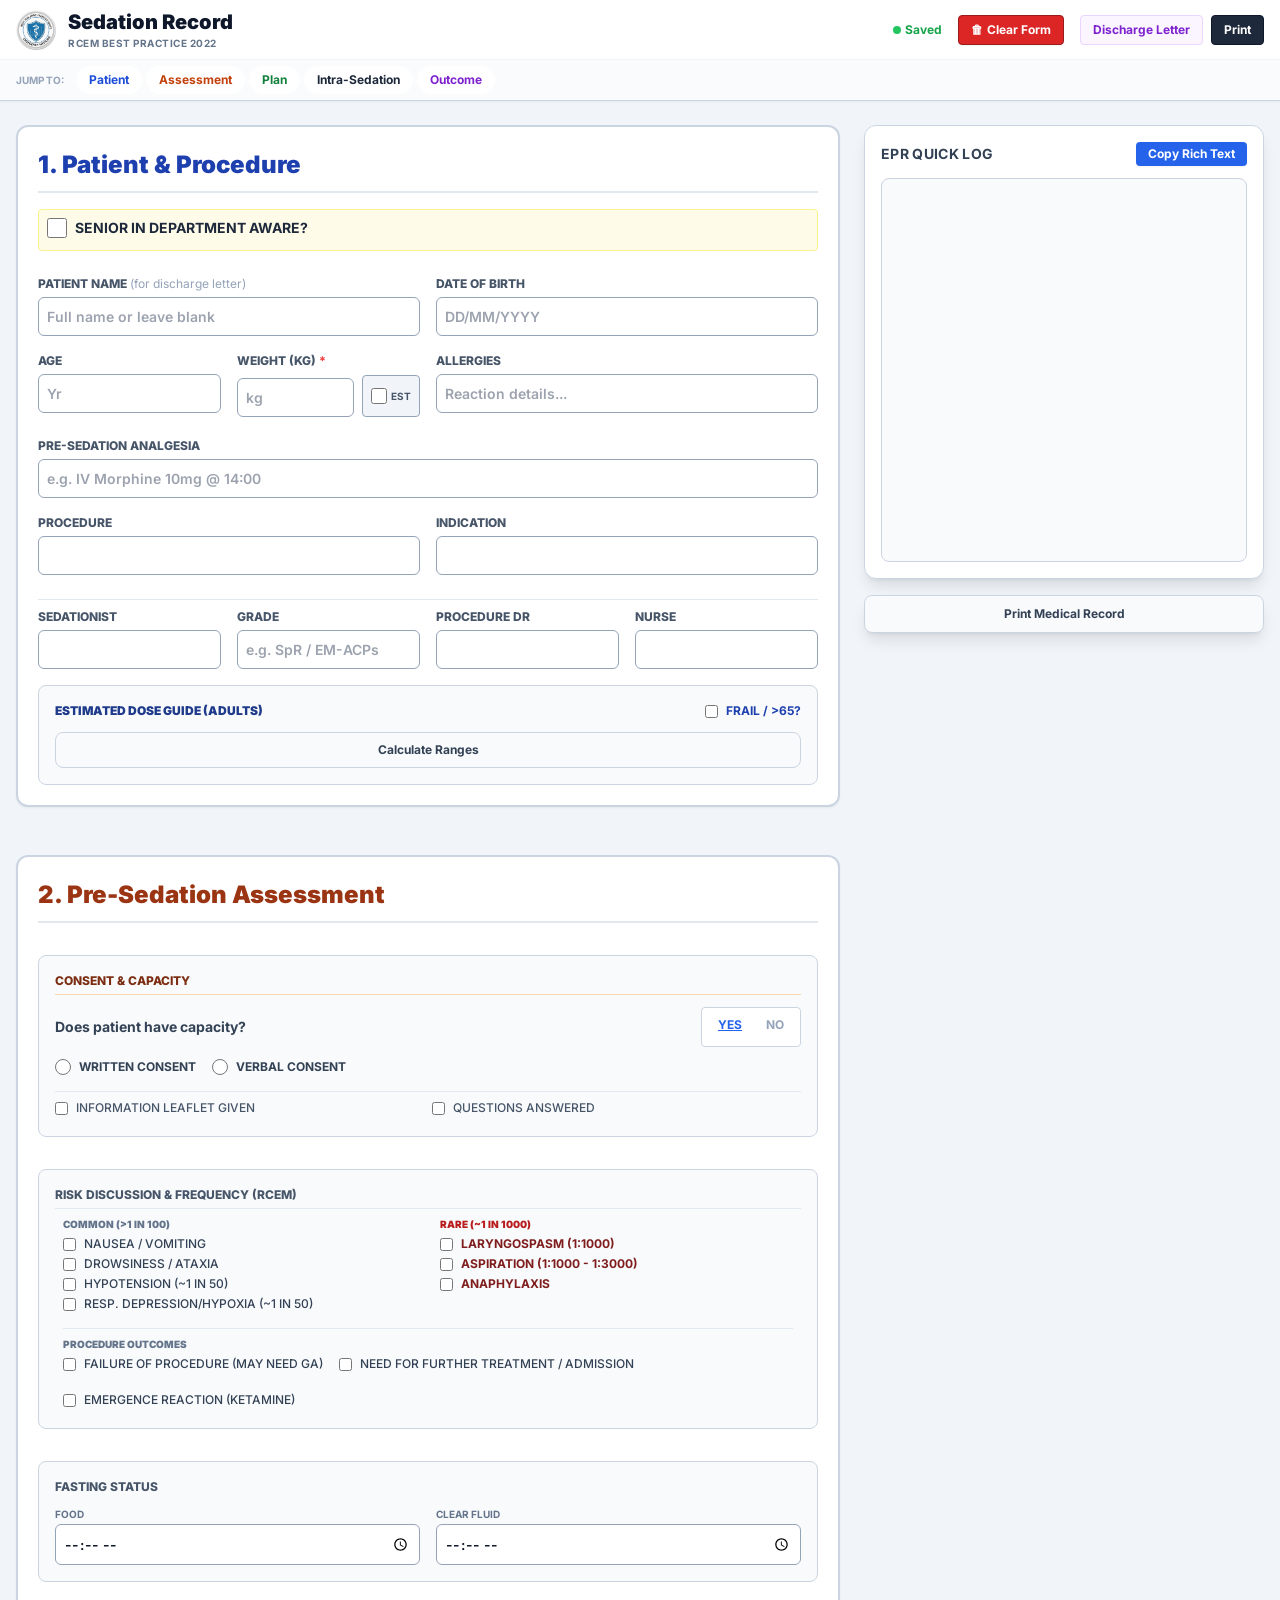
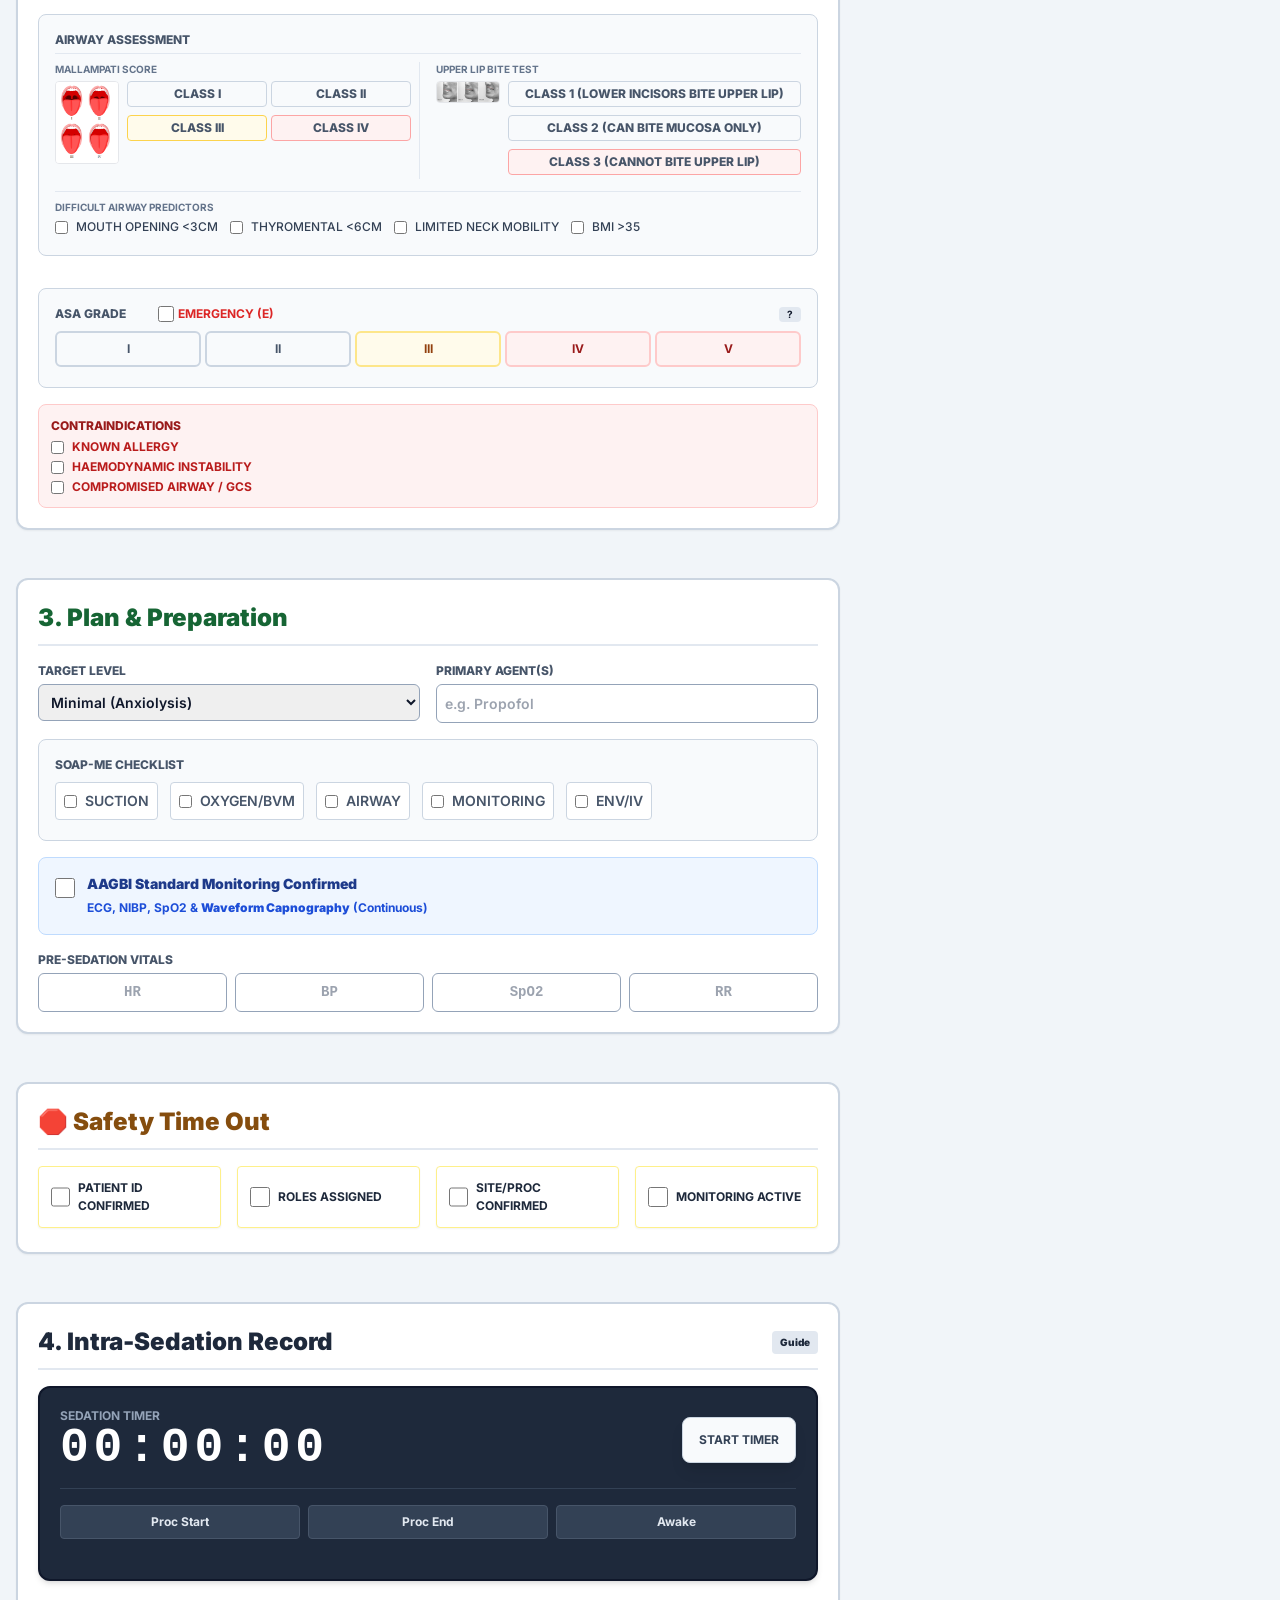
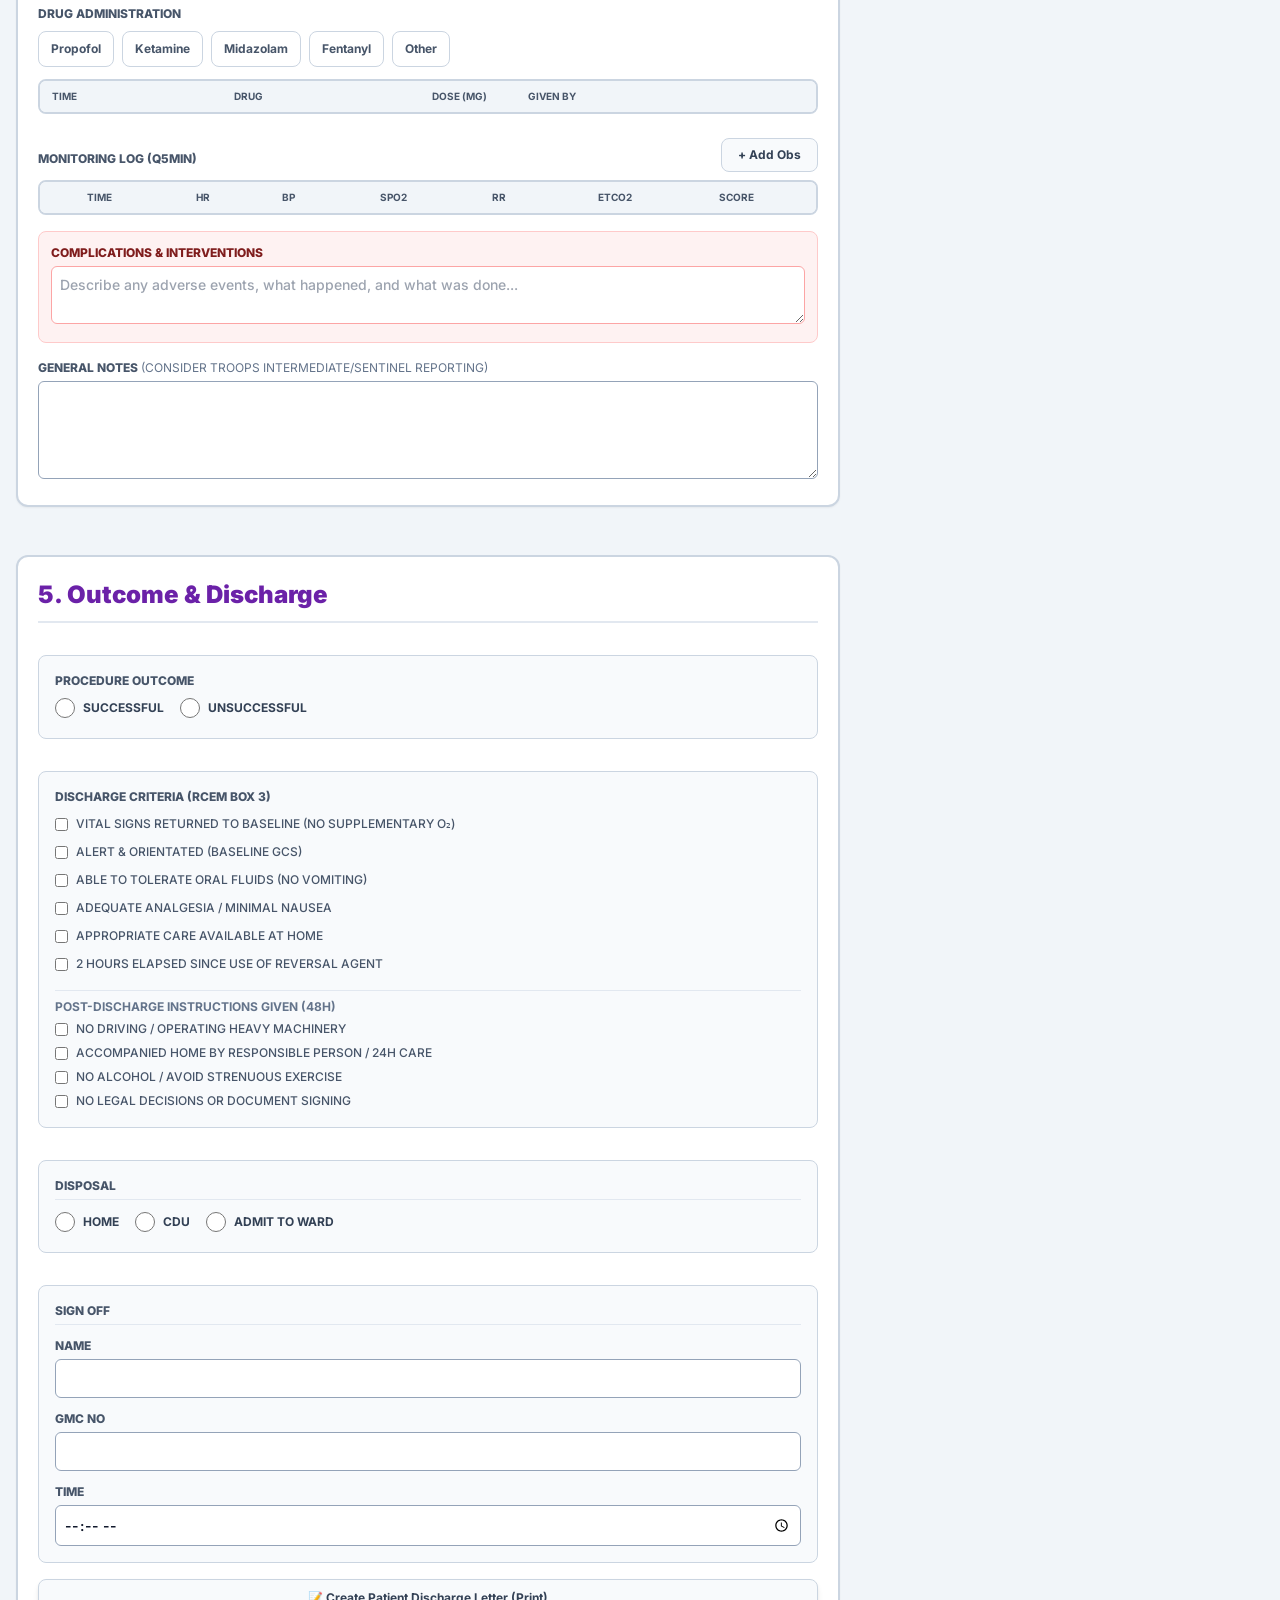
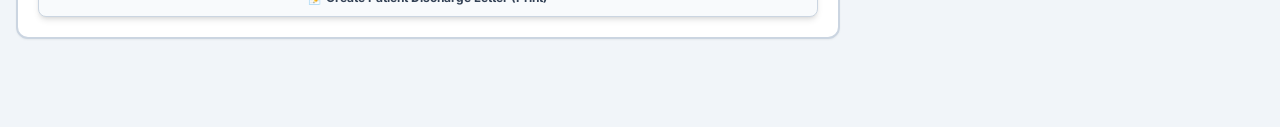
==== index-standalone.html @ def08ac5 "feat: add index-standalone.html — fully self-contained single file for SharePoint" ====
<!DOCTYPE html>
<html lang="en-GB">
<head>
    <meta charset="UTF-8">
    <meta name="viewport" content="width=device-width, initial-scale=1.0">
    <title>Procedural Sedation Record (RCEM) - Rich Text</title>
    <style>

@font-face {
  font-family: 'Inter';
  font-style: normal;
  font-weight: 400 900;
  font-display: swap;
  src: url('[data-uri]') format('woff2');
  unicode-range: U+0100-02BA, U+02BD-02C5, U+02C7-02CC, U+02CE-02D7, U+02DD-02FF, U+0304, U+0308, U+0329, U+1D00-1DBF, U+1E00-1E9F, U+1EF2-1EFF, U+2020, U+20A0-20AB, U+20AD-20C0, U+2113, U+2C60-2C7F, U+A720-A7FF;
}
@font-face {
  font-family: 'Inter';
  font-style: normal;
  font-weight: 400 900;
  font-display: swap;
  src: url('[data-uri]') format('woff2');
  unicode-range: U+0000-00FF, U+0131, U+0152-0153, U+02BB-02BC, U+02C6, U+02DA, U+02DC, U+0304, U+0308, U+0329, U+2000-206F, U+20AC, U+2122, U+2191, U+2193, U+2212, U+2215, U+FEFF, U+FFFD;
}

*,:after,:before{--tw-border-spacing-x:0;--tw-border-spacing-y:0;--tw-translate-x:0;--tw-translate-y:0;--tw-rotate:0;--tw-skew-x:0;--tw-skew-y:0;--tw-scale-x:1;--tw-scale-y:1;--tw-pan-x: ;--tw-pan-y: ;--tw-pinch-zoom: ;--tw-scroll-snap-strictness:proximity;--tw-gradient-from-position: ;--tw-gradient-via-position: ;--tw-gradient-to-position: ;--tw-ordinal: ;--tw-slashed-zero: ;--tw-numeric-figure: ;--tw-numeric-spacing: ;--tw-numeric-fraction: ;--tw-ring-inset: ;--tw-ring-offset-width:0px;--tw-ring-offset-color:#fff;--tw-ring-color:rgba(59,130,246,.5);--tw-ring-offset-shadow:0 0 #0000;--tw-ring-shadow:0 0 #0000;--tw-shadow:0 0 #0000;--tw-shadow-colored:0 0 #0000;--tw-blur: ;--tw-brightness: ;--tw-contrast: ;--tw-grayscale: ;--tw-hue-rotate: ;--tw-invert: ;--tw-saturate: ;--tw-sepia: ;--tw-drop-shadow: ;--tw-backdrop-blur: ;--tw-backdrop-brightness: ;--tw-backdrop-contrast: ;--tw-backdrop-grayscale: ;--tw-backdrop-hue-rotate: ;--tw-backdrop-invert: ;--tw-backdrop-opacity: ;--tw-backdrop-saturate: ;--tw-backdrop-sepia: ;--tw-contain-size: ;--tw-contain-layout: ;--tw-contain-paint: ;--tw-contain-style: }::backdrop{--tw-border-spacing-x:0;--tw-border-spacing-y:0;--tw-translate-x:0;--tw-translate-y:0;--tw-rotate:0;--tw-skew-x:0;--tw-skew-y:0;--tw-scale-x:1;--tw-scale-y:1;--tw-pan-x: ;--tw-pan-y: ;--tw-pinch-zoom: ;--tw-scroll-snap-strictness:proximity;--tw-gradient-from-position: ;--tw-gradient-via-position: ;--tw-gradient-to-position: ;--tw-ordinal: ;--tw-slashed-zero: ;--tw-numeric-figure: ;--tw-numeric-spacing: ;--tw-numeric-fraction: ;--tw-ring-inset: ;--tw-ring-offset-width:0px;--tw-ring-offset-color:#fff;--tw-ring-color:rgba(59,130,246,.5);--tw-ring-offset-shadow:0 0 #0000;--tw-ring-shadow:0 0 #0000;--tw-shadow:0 0 #0000;--tw-shadow-colored:0 0 #0000;--tw-blur: ;--tw-brightness: ;--tw-contrast: ;--tw-grayscale: ;--tw-hue-rotate: ;--tw-invert: ;--tw-saturate: ;--tw-sepia: ;--tw-drop-shadow: ;--tw-backdrop-blur: ;--tw-backdrop-brightness: ;--tw-backdrop-contrast: ;--tw-backdrop-grayscale: ;--tw-backdrop-hue-rotate: ;--tw-backdrop-invert: ;--tw-backdrop-opacity: ;--tw-backdrop-saturate: ;--tw-backdrop-sepia: ;--tw-contain-size: ;--tw-contain-layout: ;--tw-contain-paint: ;--tw-contain-style: }/*! tailwindcss v3.4.19 | MIT License | https://tailwindcss.com*/*,:after,:before{box-sizing:border-box;border:0 solid #e5e7eb}:after,:before{--tw-content:""}:host,html{line-height:1.5;-webkit-text-size-adjust:100%;-moz-tab-size:4;-o-tab-size:4;tab-size:4;font-family:ui-sans-serif,system-ui,sans-serif,Apple Color Emoji,Segoe UI Emoji,Segoe UI Symbol,Noto Color Emoji;font-feature-settings:normal;font-variation-settings:normal;-webkit-tap-highlight-color:transparent}body{margin:0;line-height:inherit}hr{height:0;color:inherit;border-top-width:1px}abbr:where([title]){-webkit-text-decoration:underline dotted;text-decoration:underline dotted}h1,h2,h3,h4,h5,h6{font-size:inherit;font-weight:inherit}a{color:inherit;text-decoration:inherit}b,strong{font-weight:bolder}code,kbd,pre,samp{font-family:ui-monospace,SFMono-Regular,Menlo,Monaco,Consolas,Liberation Mono,Courier New,monospace;font-feature-settings:normal;font-variation-settings:normal;font-size:1em}small{font-size:80%}sub,sup{font-size:75%;line-height:0;position:relative;vertical-align:baseline}sub{bottom:-.25em}sup{top:-.5em}table{text-indent:0;border-color:inherit;border-collapse:collapse}button,input,optgroup,select,textarea{font-family:inherit;font-feature-settings:inherit;font-variation-settings:inherit;font-size:100%;font-weight:inherit;line-height:inherit;letter-spacing:inherit;color:inherit;margin:0;padding:0}button,select{text-transform:none}button,input:where([type=button]),input:where([type=reset]),input:where([type=submit]){-webkit-appearance:button;background-color:transparent;background-image:none}:-moz-focusring{outline:auto}:-moz-ui-invalid{box-shadow:none}progress{vertical-align:baseline}::-webkit-inner-spin-button,::-webkit-outer-spin-button{height:auto}[type=search]{-webkit-appearance:textfield;outline-offset:-2px}::-webkit-search-decoration{-webkit-appearance:none}::-webkit-file-upload-button{-webkit-appearance:button;font:inherit}summary{display:list-item}blockquote,dd,dl,figure,h1,h2,h3,h4,h5,h6,hr,p,pre{margin:0}fieldset{margin:0}fieldset,legend{padding:0}menu,ol,ul{list-style:none;margin:0;padding:0}dialog{padding:0}textarea{resize:vertical}input::-moz-placeholder,textarea::-moz-placeholder{opacity:1;color:#9ca3af}input::placeholder,textarea::placeholder{opacity:1;color:#9ca3af}[role=button],button{cursor:pointer}:disabled{cursor:default}audio,canvas,embed,iframe,img,object,svg,video{display:block;vertical-align:middle}img,video{max-width:100%;height:auto}[hidden]:where(:not([hidden=until-found])){display:none}.container{width:100%}@media (min-width:640px){.container{max-width:640px}}@media (min-width:768px){.container{max-width:768px}}@media (min-width:1024px){.container{max-width:1024px}}@media (min-width:1280px){.container{max-width:1280px}}@media (min-width:1536px){.container{max-width:1536px}}.sr-only{position:absolute;width:1px;height:1px;padding:0;margin:-1px;overflow:hidden;clip:rect(0,0,0,0);white-space:nowrap;border-width:0}.fixed{position:fixed}.relative{position:relative}.sticky{position:sticky}.inset-0{inset:0}.bottom-0{bottom:0}.top-0{top:0}.top-24{top:6rem}.z-50{z-index:50}.mx-4{margin-left:1rem;margin-right:1rem}.mx-auto{margin-left:auto;margin-right:auto}.my-2{margin-top:.5rem;margin-bottom:.5rem}.mb-0{margin-bottom:0}.mb-1{margin-bottom:.25rem}.mb-2{margin-bottom:.5rem}.mb-3{margin-bottom:.75rem}.mb-4{margin-bottom:1rem}.mb-6{margin-bottom:1.5rem}.mb-8{margin-bottom:2rem}.ml-1{margin-left:.25rem}.ml-4{margin-left:1rem}.ml-5{margin-left:1.25rem}.mr-2{margin-right:.5rem}.mt-0{margin-top:0}.mt-1{margin-top:.25rem}.mt-2{margin-top:.5rem}.mt-3{margin-top:.75rem}.mt-4{margin-top:1rem}.mt-6{margin-top:1.5rem}.mt-8{margin-top:2rem}.mt-\[1px\]{margin-top:1px}.block{display:block}.inline-block{display:inline-block}.flex{display:flex}.table{display:table}.grid{display:grid}.hidden{display:none}.h-10{height:2.5rem}.h-2{height:.5rem}.h-4{height:1rem}.h-5{height:1.25rem}.h-\[42px\]{height:42px}.h-auto{height:auto}.h-fit{height:-moz-fit-content;height:fit-content}.w-16{width:4rem}.w-2{width:.5rem}.w-24{width:6rem}.w-4{width:1rem}.w-5{width:1.25rem}.w-8{width:2rem}.w-auto{width:auto}.w-full{width:100%}.min-w-\[120px\]{min-width:120px}.min-w-\[200px\]{min-width:200px}.min-w-full{min-width:100%}.max-w-3xl{max-width:48rem}.max-w-sm{max-width:24rem}.flex-1{flex:1 1 0%}.origin-top-left{transform-origin:top left}.scale-100{--tw-scale-x:1;--tw-scale-y:1}.scale-100,.scale-95{transform:translate(var(--tw-translate-x),var(--tw-translate-y)) rotate(var(--tw-rotate)) skewX(var(--tw-skew-x)) skewY(var(--tw-skew-y)) scaleX(var(--tw-scale-x)) scaleY(var(--tw-scale-y))}.scale-95{--tw-scale-x:.95;--tw-scale-y:.95}.transform{transform:translate(var(--tw-translate-x),var(--tw-translate-y)) rotate(var(--tw-rotate)) skewX(var(--tw-skew-x)) skewY(var(--tw-skew-y)) scaleX(var(--tw-scale-x)) scaleY(var(--tw-scale-y))}@keyframes pulse{50%{opacity:.5}}.animate-pulse{animation:pulse 2s cubic-bezier(.4,0,.6,1) infinite}.cursor-not-allowed{cursor:not-allowed}.cursor-pointer{cursor:pointer}.scroll-mt-32{scroll-margin-top:8rem}.list-disc{list-style-type:disc}.grid-cols-1{grid-template-columns:repeat(1,minmax(0,1fr))}.grid-cols-2{grid-template-columns:repeat(2,minmax(0,1fr))}.grid-cols-3{grid-template-columns:repeat(3,minmax(0,1fr))}.grid-cols-4{grid-template-columns:repeat(4,minmax(0,1fr))}.flex-col{flex-direction:column}.flex-wrap{flex-wrap:wrap}.items-start{align-items:flex-start}.items-end{align-items:flex-end}.items-center{align-items:center}.justify-center{justify-content:center}.justify-between{justify-content:space-between}.gap-1{gap:.25rem}.gap-2{gap:.5rem}.gap-3{gap:.75rem}.gap-4{gap:1rem}.gap-6{gap:1.5rem}.gap-x-6{-moz-column-gap:1.5rem;column-gap:1.5rem}.gap-y-4{row-gap:1rem}.space-y-1>:not([hidden])~:not([hidden]){--tw-space-y-reverse:0;margin-top:calc(.25rem*(1 - var(--tw-space-y-reverse)));margin-bottom:calc(.25rem*var(--tw-space-y-reverse))}.space-y-2>:not([hidden])~:not([hidden]){--tw-space-y-reverse:0;margin-top:calc(.5rem*(1 - var(--tw-space-y-reverse)));margin-bottom:calc(.5rem*var(--tw-space-y-reverse))}.space-y-3>:not([hidden])~:not([hidden]){--tw-space-y-reverse:0;margin-top:calc(.75rem*(1 - var(--tw-space-y-reverse)));margin-bottom:calc(.75rem*var(--tw-space-y-reverse))}.space-y-4>:not([hidden])~:not([hidden]){--tw-space-y-reverse:0;margin-top:calc(1rem*(1 - var(--tw-space-y-reverse)));margin-bottom:calc(1rem*var(--tw-space-y-reverse))}.divide-y>:not([hidden])~:not([hidden]){--tw-divide-y-reverse:0;border-top-width:calc(1px*(1 - var(--tw-divide-y-reverse)));border-bottom-width:calc(1px*var(--tw-divide-y-reverse))}.divide-slate-100>:not([hidden])~:not([hidden]){--tw-divide-opacity:1;border-color:rgb(241 245 249/var(--tw-divide-opacity,1))}.divide-slate-200>:not([hidden])~:not([hidden]){--tw-divide-opacity:1;border-color:rgb(226 232 240/var(--tw-divide-opacity,1))}.overflow-x-auto{overflow-x:auto}.whitespace-nowrap{white-space:nowrap}.rounded{border-radius:.25rem}.rounded-full{border-radius:9999px}.rounded-lg{border-radius:.5rem}.rounded-md{border-radius:.375rem}.rounded-xl{border-radius:.75rem}.rounded-r{border-top-right-radius:.25rem;border-bottom-right-radius:.25rem}.border{border-width:1px}.border-2{border-width:2px}.border-b{border-bottom-width:1px}.border-b-2{border-bottom-width:2px}.border-l-4{border-left-width:4px}.border-l-\[8px\]{border-left-width:8px}.border-r{border-right-width:1px}.border-t{border-top-width:1px}.border-dotted{border-style:dotted}.border-none{border-style:none}.border-amber-200{--tw-border-opacity:1;border-color:rgb(253 230 138/var(--tw-border-opacity,1))}.border-amber-300{--tw-border-opacity:1;border-color:rgb(252 211 77/var(--tw-border-opacity,1))}.border-blue-200{--tw-border-opacity:1;border-color:rgb(191 219 254/var(--tw-border-opacity,1))}.border-blue-300{--tw-border-opacity:1;border-color:rgb(147 197 253/var(--tw-border-opacity,1))}.border-blue-400{--tw-border-opacity:1;border-color:rgb(96 165 250/var(--tw-border-opacity,1))}.border-blue-600{--tw-border-opacity:1;border-color:rgb(37 99 235/var(--tw-border-opacity,1))}.border-green-200{--tw-border-opacity:1;border-color:rgb(187 247 208/var(--tw-border-opacity,1))}.border-green-700{--tw-border-opacity:1;border-color:rgb(21 128 61/var(--tw-border-opacity,1))}.border-indigo-200{--tw-border-opacity:1;border-color:rgb(199 210 254/var(--tw-border-opacity,1))}.border-orange-200{--tw-border-opacity:1;border-color:rgb(254 215 170/var(--tw-border-opacity,1))}.border-purple-200{--tw-border-opacity:1;border-color:rgb(233 213 255/var(--tw-border-opacity,1))}.border-purple-800{--tw-border-opacity:1;border-color:rgb(107 33 168/var(--tw-border-opacity,1))}.border-red-200{--tw-border-opacity:1;border-color:rgb(254 202 202/var(--tw-border-opacity,1))}.border-red-300{--tw-border-opacity:1;border-color:rgb(252 165 165/var(--tw-border-opacity,1))}.border-red-400{--tw-border-opacity:1;border-color:rgb(248 113 113/var(--tw-border-opacity,1))}.border-red-600{--tw-border-opacity:1;border-color:rgb(220 38 38/var(--tw-border-opacity,1))}.border-red-700{--tw-border-opacity:1;border-color:rgb(185 28 28/var(--tw-border-opacity,1))}.border-red-800{--tw-border-opacity:1;border-color:rgb(153 27 27/var(--tw-border-opacity,1))}.border-slate-100{--tw-border-opacity:1;border-color:rgb(241 245 249/var(--tw-border-opacity,1))}.border-slate-200{--tw-border-opacity:1;border-color:rgb(226 232 240/var(--tw-border-opacity,1))}.border-slate-300{--tw-border-opacity:1;border-color:rgb(203 213 225/var(--tw-border-opacity,1))}.border-slate-400{--tw-border-opacity:1;border-color:rgb(148 163 184/var(--tw-border-opacity,1))}.border-slate-600{--tw-border-opacity:1;border-color:rgb(71 85 105/var(--tw-border-opacity,1))}.border-slate-700{--tw-border-opacity:1;border-color:rgb(51 65 85/var(--tw-border-opacity,1))}.border-slate-800{--tw-border-opacity:1;border-color:rgb(30 41 59/var(--tw-border-opacity,1))}.border-slate-900{--tw-border-opacity:1;border-color:rgb(15 23 42/var(--tw-border-opacity,1))}.border-yellow-200{--tw-border-opacity:1;border-color:rgb(254 240 138/var(--tw-border-opacity,1))}.border-yellow-300{--tw-border-opacity:1;border-color:rgb(253 224 71/var(--tw-border-opacity,1))}.border-yellow-400{--tw-border-opacity:1;border-color:rgb(250 204 21/var(--tw-border-opacity,1))}.border-l-blue-600{--tw-border-opacity:1;border-left-color:rgb(37 99 235/var(--tw-border-opacity,1))}.border-l-green-500{--tw-border-opacity:1;border-left-color:rgb(34 197 94/var(--tw-border-opacity,1))}.border-l-orange-500{--tw-border-opacity:1;border-left-color:rgb(249 115 22/var(--tw-border-opacity,1))}.border-l-purple-600{--tw-border-opacity:1;border-left-color:rgb(147 51 234/var(--tw-border-opacity,1))}.border-l-slate-800{--tw-border-opacity:1;border-left-color:rgb(30 41 59/var(--tw-border-opacity,1))}.border-l-yellow-400{--tw-border-opacity:1;border-left-color:rgb(250 204 21/var(--tw-border-opacity,1))}.bg-amber-50{--tw-bg-opacity:1;background-color:rgb(255 251 235/var(--tw-bg-opacity,1))}.bg-blue-50{--tw-bg-opacity:1;background-color:rgb(239 246 255/var(--tw-bg-opacity,1))}.bg-blue-600{--tw-bg-opacity:1;background-color:rgb(37 99 235/var(--tw-bg-opacity,1))}.bg-green-50{--tw-bg-opacity:1;background-color:rgb(240 253 244/var(--tw-bg-opacity,1))}.bg-green-500{--tw-bg-opacity:1;background-color:rgb(34 197 94/var(--tw-bg-opacity,1))}.bg-green-600{--tw-bg-opacity:1;background-color:rgb(22 163 74/var(--tw-bg-opacity,1))}.bg-indigo-50{--tw-bg-opacity:1;background-color:rgb(238 242 255/var(--tw-bg-opacity,1))}.bg-orange-50{--tw-bg-opacity:1;background-color:rgb(255 247 237/var(--tw-bg-opacity,1))}.bg-orange-50\/50{background-color:rgba(255,247,237,.5)}.bg-purple-50{--tw-bg-opacity:1;background-color:rgb(250 245 255/var(--tw-bg-opacity,1))}.bg-purple-600{--tw-bg-opacity:1;background-color:rgb(147 51 234/var(--tw-bg-opacity,1))}.bg-red-100{--tw-bg-opacity:1;background-color:rgb(254 226 226/var(--tw-bg-opacity,1))}.bg-red-50{--tw-bg-opacity:1;background-color:rgb(254 242 242/var(--tw-bg-opacity,1))}.bg-red-600{--tw-bg-opacity:1;background-color:rgb(220 38 38/var(--tw-bg-opacity,1))}.bg-slate-100{--tw-bg-opacity:1;background-color:rgb(241 245 249/var(--tw-bg-opacity,1))}.bg-slate-200{--tw-bg-opacity:1;background-color:rgb(226 232 240/var(--tw-bg-opacity,1))}.bg-slate-50{--tw-bg-opacity:1;background-color:rgb(248 250 252/var(--tw-bg-opacity,1))}.bg-slate-50\/80{background-color:rgba(248,250,252,.8)}.bg-slate-700{--tw-bg-opacity:1;background-color:rgb(51 65 85/var(--tw-bg-opacity,1))}.bg-slate-800{--tw-bg-opacity:1;background-color:rgb(30 41 59/var(--tw-bg-opacity,1))}.bg-transparent{background-color:transparent}.bg-white{--tw-bg-opacity:1;background-color:rgb(255 255 255/var(--tw-bg-opacity,1))}.bg-yellow-100{--tw-bg-opacity:1;background-color:rgb(254 249 195/var(--tw-bg-opacity,1))}.bg-yellow-200{--tw-bg-opacity:1;background-color:rgb(254 240 138/var(--tw-bg-opacity,1))}.bg-yellow-50{--tw-bg-opacity:1;background-color:rgb(254 252 232/var(--tw-bg-opacity,1))}.bg-yellow-50\/50{background-color:hsla(55,92%,95%,.5)}.object-contain{-o-object-fit:contain;object-fit:contain}.p-0{padding:0}.p-1{padding:.25rem}.p-2{padding:.5rem}.p-3{padding:.75rem}.p-4{padding:1rem}.p-5{padding:1.25rem}.p-6{padding:1.5rem}.px-1{padding-left:.25rem;padding-right:.25rem}.px-2{padding-left:.5rem;padding-right:.5rem}.px-3{padding-left:.75rem;padding-right:.75rem}.px-4{padding-left:1rem;padding-right:1rem}.py-1{padding-top:.25rem;padding-bottom:.25rem}.py-1\.5{padding-top:.375rem;padding-bottom:.375rem}.py-2{padding-top:.5rem;padding-bottom:.5rem}.py-3{padding-top:.75rem;padding-bottom:.75rem}.py-6{padding-top:1.5rem;padding-bottom:1.5rem}.pb-1{padding-bottom:.25rem}.pb-10{padding-bottom:2.5rem}.pb-3{padding-bottom:.75rem}.pb-4{padding-bottom:1rem}.pl-0{padding-left:0}.pl-4{padding-left:1rem}.pr-2{padding-right:.5rem}.pt-2{padding-top:.5rem}.pt-4{padding-top:1rem}.text-left{text-align:left}.text-center{text-align:center}.text-right{text-align:right}.font-\[Inter\]{font-family:Inter}.font-mono{font-family:ui-monospace,SFMono-Regular,Menlo,Monaco,Consolas,Liberation Mono,Courier New,monospace}.text-3xl{font-size:1.875rem;line-height:2.25rem}.text-5xl{font-size:3rem;line-height:1}.text-\[10px\]{font-size:10px}.text-base{font-size:1rem;line-height:1.5rem}.text-lg{font-size:1.125rem;line-height:1.75rem}.text-sm{font-size:.875rem;line-height:1.25rem}.text-xl{font-size:1.25rem;line-height:1.75rem}.text-xs{font-size:.75rem;line-height:1rem}.font-black{font-weight:900}.font-bold{font-weight:700}.font-medium{font-weight:500}.font-normal{font-weight:400}.font-semibold{font-weight:600}.uppercase{text-transform:uppercase}.normal-case{text-transform:none}.leading-none{line-height:1}.leading-snug{line-height:1.375}.tracking-tight{letter-spacing:-.025em}.tracking-wide{letter-spacing:.025em}.tracking-wider{letter-spacing:.05em}.tracking-widest{letter-spacing:.1em}.text-amber-800{--tw-text-opacity:1;color:rgb(146 64 14/var(--tw-text-opacity,1))}.text-blue-600{--tw-text-opacity:1;color:rgb(37 99 235/var(--tw-text-opacity,1))}.text-blue-700{--tw-text-opacity:1;color:rgb(29 78 216/var(--tw-text-opacity,1))}.text-blue-800{--tw-text-opacity:1;color:rgb(30 64 175/var(--tw-text-opacity,1))}.text-blue-900{--tw-text-opacity:1;color:rgb(30 58 138/var(--tw-text-opacity,1))}.text-green-400{--tw-text-opacity:1;color:rgb(74 222 128/var(--tw-text-opacity,1))}.text-green-600{--tw-text-opacity:1;color:rgb(22 163 74/var(--tw-text-opacity,1))}.text-green-700{--tw-text-opacity:1;color:rgb(21 128 61/var(--tw-text-opacity,1))}.text-green-800{--tw-text-opacity:1;color:rgb(22 101 52/var(--tw-text-opacity,1))}.text-indigo-700{--tw-text-opacity:1;color:rgb(67 56 202/var(--tw-text-opacity,1))}.text-orange-700{--tw-text-opacity:1;color:rgb(194 65 12/var(--tw-text-opacity,1))}.text-orange-800{--tw-text-opacity:1;color:rgb(154 52 18/var(--tw-text-opacity,1))}.text-orange-900{--tw-text-opacity:1;color:rgb(124 45 18/var(--tw-text-opacity,1))}.text-purple-600{--tw-text-opacity:1;color:rgb(147 51 234/var(--tw-text-opacity,1))}.text-purple-700{--tw-text-opacity:1;color:rgb(126 34 206/var(--tw-text-opacity,1))}.text-purple-800{--tw-text-opacity:1;color:rgb(107 33 168/var(--tw-text-opacity,1))}.text-red-500{--tw-text-opacity:1;color:rgb(239 68 68/var(--tw-text-opacity,1))}.text-red-600{--tw-text-opacity:1;color:rgb(220 38 38/var(--tw-text-opacity,1))}.text-red-700{--tw-text-opacity:1;color:rgb(185 28 28/var(--tw-text-opacity,1))}.text-red-800{--tw-text-opacity:1;color:rgb(153 27 27/var(--tw-text-opacity,1))}.text-red-900{--tw-text-opacity:1;color:rgb(127 29 29/var(--tw-text-opacity,1))}.text-slate-200{--tw-text-opacity:1;color:rgb(226 232 240/var(--tw-text-opacity,1))}.text-slate-400{--tw-text-opacity:1;color:rgb(148 163 184/var(--tw-text-opacity,1))}.text-slate-500{--tw-text-opacity:1;color:rgb(100 116 139/var(--tw-text-opacity,1))}.text-slate-600{--tw-text-opacity:1;color:rgb(71 85 105/var(--tw-text-opacity,1))}.text-slate-700{--tw-text-opacity:1;color:rgb(51 65 85/var(--tw-text-opacity,1))}.text-slate-800{--tw-text-opacity:1;color:rgb(30 41 59/var(--tw-text-opacity,1))}.text-slate-900{--tw-text-opacity:1;color:rgb(15 23 42/var(--tw-text-opacity,1))}.text-white{--tw-text-opacity:1;color:rgb(255 255 255/var(--tw-text-opacity,1))}.text-yellow-600{--tw-text-opacity:1;color:rgb(202 138 4/var(--tw-text-opacity,1))}.text-yellow-800{--tw-text-opacity:1;color:rgb(133 77 14/var(--tw-text-opacity,1))}.text-yellow-900{--tw-text-opacity:1;color:rgb(113 63 18/var(--tw-text-opacity,1))}.underline{text-decoration-line:underline}.antialiased{-webkit-font-smoothing:antialiased;-moz-osx-font-smoothing:grayscale}.opacity-0{opacity:0}.opacity-100{opacity:1}.opacity-50{opacity:.5}.shadow{--tw-shadow:0 1px 3px 0 rgba(0,0,0,.1),0 1px 2px -1px rgba(0,0,0,.1);--tw-shadow-colored:0 1px 3px 0 var(--tw-shadow-color),0 1px 2px -1px var(--tw-shadow-color)}.shadow,.shadow-2xl{box-shadow:var(--tw-ring-offset-shadow,0 0 #0000),var(--tw-ring-shadow,0 0 #0000),var(--tw-shadow)}.shadow-2xl{--tw-shadow:0 25px 50px -12px rgba(0,0,0,.25);--tw-shadow-colored:0 25px 50px -12px var(--tw-shadow-color)}.shadow-lg{--tw-shadow:0 10px 15px -3px rgba(0,0,0,.1),0 4px 6px -4px rgba(0,0,0,.1);--tw-shadow-colored:0 10px 15px -3px var(--tw-shadow-color),0 4px 6px -4px var(--tw-shadow-color)}.shadow-lg,.shadow-md{box-shadow:var(--tw-ring-offset-shadow,0 0 #0000),var(--tw-ring-shadow,0 0 #0000),var(--tw-shadow)}.shadow-md{--tw-shadow:0 4px 6px -1px rgba(0,0,0,.1),0 2px 4px -2px rgba(0,0,0,.1);--tw-shadow-colored:0 4px 6px -1px var(--tw-shadow-color),0 2px 4px -2px var(--tw-shadow-color)}.shadow-sm{--tw-shadow:0 1px 2px 0 rgba(0,0,0,.05);--tw-shadow-colored:0 1px 2px 0 var(--tw-shadow-color);box-shadow:var(--tw-ring-offset-shadow,0 0 #0000),var(--tw-ring-shadow,0 0 #0000),var(--tw-shadow)}.ring-blue-500{--tw-ring-opacity:1;--tw-ring-color:rgb(59 130 246/var(--tw-ring-opacity,1))}.ring-offset-2{--tw-ring-offset-width:2px}.backdrop-blur{--tw-backdrop-blur:blur(8px);-webkit-backdrop-filter:var(--tw-backdrop-blur) var(--tw-backdrop-brightness) var(--tw-backdrop-contrast) var(--tw-backdrop-grayscale) var(--tw-backdrop-hue-rotate) var(--tw-backdrop-invert) var(--tw-backdrop-opacity) var(--tw-backdrop-saturate) var(--tw-backdrop-sepia);backdrop-filter:var(--tw-backdrop-blur) var(--tw-backdrop-brightness) var(--tw-backdrop-contrast) var(--tw-backdrop-grayscale) var(--tw-backdrop-hue-rotate) var(--tw-backdrop-invert) var(--tw-backdrop-opacity) var(--tw-backdrop-saturate) var(--tw-backdrop-sepia)}.transition{transition-property:color,background-color,border-color,text-decoration-color,fill,stroke,opacity,box-shadow,transform,filter,-webkit-backdrop-filter;transition-property:color,background-color,border-color,text-decoration-color,fill,stroke,opacity,box-shadow,transform,filter,backdrop-filter;transition-property:color,background-color,border-color,text-decoration-color,fill,stroke,opacity,box-shadow,transform,filter,backdrop-filter,-webkit-backdrop-filter;transition-timing-function:cubic-bezier(.4,0,.2,1);transition-duration:.15s}.transition-all{transition-property:all;transition-timing-function:cubic-bezier(.4,0,.2,1);transition-duration:.15s}.hover\:scale-150:hover{--tw-scale-x:1.5;--tw-scale-y:1.5;transform:translate(var(--tw-translate-x),var(--tw-translate-y)) rotate(var(--tw-rotate)) skewX(var(--tw-skew-x)) skewY(var(--tw-skew-y)) scaleX(var(--tw-scale-x)) scaleY(var(--tw-scale-y))}.hover\:bg-amber-100:hover{--tw-bg-opacity:1;background-color:rgb(254 243 199/var(--tw-bg-opacity,1))}.hover\:bg-blue-100:hover{--tw-bg-opacity:1;background-color:rgb(219 234 254/var(--tw-bg-opacity,1))}.hover\:bg-blue-50:hover{--tw-bg-opacity:1;background-color:rgb(239 246 255/var(--tw-bg-opacity,1))}.hover\:bg-blue-700:hover{--tw-bg-opacity:1;background-color:rgb(29 78 216/var(--tw-bg-opacity,1))}.hover\:bg-green-100:hover{--tw-bg-opacity:1;background-color:rgb(220 252 231/var(--tw-bg-opacity,1))}.hover\:bg-green-50:hover{--tw-bg-opacity:1;background-color:rgb(240 253 244/var(--tw-bg-opacity,1))}.hover\:bg-green-700:hover{--tw-bg-opacity:1;background-color:rgb(21 128 61/var(--tw-bg-opacity,1))}.hover\:bg-orange-50:hover{--tw-bg-opacity:1;background-color:rgb(255 247 237/var(--tw-bg-opacity,1))}.hover\:bg-purple-100:hover{--tw-bg-opacity:1;background-color:rgb(243 232 255/var(--tw-bg-opacity,1))}.hover\:bg-purple-50:hover{--tw-bg-opacity:1;background-color:rgb(250 245 255/var(--tw-bg-opacity,1))}.hover\:bg-purple-700:hover{--tw-bg-opacity:1;background-color:rgb(126 34 206/var(--tw-bg-opacity,1))}.hover\:bg-red-100:hover{--tw-bg-opacity:1;background-color:rgb(254 226 226/var(--tw-bg-opacity,1))}.hover\:bg-red-50:hover{--tw-bg-opacity:1;background-color:rgb(254 242 242/var(--tw-bg-opacity,1))}.hover\:bg-red-700:hover{--tw-bg-opacity:1;background-color:rgb(185 28 28/var(--tw-bg-opacity,1))}.hover\:bg-slate-100:hover{--tw-bg-opacity:1;background-color:rgb(241 245 249/var(--tw-bg-opacity,1))}.hover\:bg-slate-200:hover{--tw-bg-opacity:1;background-color:rgb(226 232 240/var(--tw-bg-opacity,1))}.hover\:bg-slate-300:hover{--tw-bg-opacity:1;background-color:rgb(203 213 225/var(--tw-bg-opacity,1))}.hover\:bg-slate-50:hover{--tw-bg-opacity:1;background-color:rgb(248 250 252/var(--tw-bg-opacity,1))}.hover\:bg-slate-600:hover{--tw-bg-opacity:1;background-color:rgb(71 85 105/var(--tw-bg-opacity,1))}.hover\:bg-slate-700:hover{--tw-bg-opacity:1;background-color:rgb(51 65 85/var(--tw-bg-opacity,1))}.hover\:bg-slate-900:hover{--tw-bg-opacity:1;background-color:rgb(15 23 42/var(--tw-bg-opacity,1))}.hover\:bg-yellow-50:hover{--tw-bg-opacity:1;background-color:rgb(254 252 232/var(--tw-bg-opacity,1))}.focus\:border-blue-500:focus{--tw-border-opacity:1;border-color:rgb(59 130 246/var(--tw-border-opacity,1))}.focus\:ring-0:focus{--tw-ring-offset-shadow:var(--tw-ring-inset) 0 0 0 var(--tw-ring-offset-width) var(--tw-ring-offset-color);--tw-ring-shadow:var(--tw-ring-inset) 0 0 0 calc(var(--tw-ring-offset-width)) var(--tw-ring-color)}.focus\:ring-0:focus,.focus\:ring-2:focus{box-shadow:var(--tw-ring-offset-shadow),var(--tw-ring-shadow),var(--tw-shadow,0 0 #0000)}.focus\:ring-2:focus{--tw-ring-offset-shadow:var(--tw-ring-inset) 0 0 0 var(--tw-ring-offset-width) var(--tw-ring-offset-color);--tw-ring-shadow:var(--tw-ring-inset) 0 0 0 calc(2px + var(--tw-ring-offset-width)) var(--tw-ring-color)}.focus\:ring-blue-500:focus{--tw-ring-opacity:1;--tw-ring-color:rgb(59 130 246/var(--tw-ring-opacity,1))}.focus\:ring-red-500:focus{--tw-ring-opacity:1;--tw-ring-color:rgb(239 68 68/var(--tw-ring-opacity,1))}.focus\:ring-yellow-500:focus{--tw-ring-opacity:1;--tw-ring-color:rgb(234 179 8/var(--tw-ring-opacity,1))}.peer:checked~.peer-checked\:border-amber-700{--tw-border-opacity:1;border-color:rgb(180 83 9/var(--tw-border-opacity,1))}.peer:checked~.peer-checked\:border-blue-700{--tw-border-opacity:1;border-color:rgb(29 78 216/var(--tw-border-opacity,1))}.peer:checked~.peer-checked\:border-red-700{--tw-border-opacity:1;border-color:rgb(185 28 28/var(--tw-border-opacity,1))}.peer:checked~.peer-checked\:bg-amber-600{--tw-bg-opacity:1;background-color:rgb(217 119 6/var(--tw-bg-opacity,1))}.peer:checked~.peer-checked\:bg-blue-600{--tw-bg-opacity:1;background-color:rgb(37 99 235/var(--tw-bg-opacity,1))}.peer:checked~.peer-checked\:bg-red-600{--tw-bg-opacity:1;background-color:rgb(220 38 38/var(--tw-bg-opacity,1))}.peer:checked~.peer-checked\:text-blue-600{--tw-text-opacity:1;color:rgb(37 99 235/var(--tw-text-opacity,1))}.peer:checked~.peer-checked\:text-red-600{--tw-text-opacity:1;color:rgb(220 38 38/var(--tw-text-opacity,1))}.peer:checked~.peer-checked\:text-white{--tw-text-opacity:1;color:rgb(255 255 255/var(--tw-text-opacity,1))}.peer:checked~.peer-checked\:underline{text-decoration-line:underline}@media (min-width:640px){.sm\:inline-block{display:inline-block}}@media (min-width:768px){.md\:col-span-1{grid-column:span 1/span 1}.md\:col-span-2{grid-column:span 2/span 2}.md\:col-span-4{grid-column:span 4/span 4}.md\:block{display:block}.md\:w-auto{width:auto}.md\:grid-cols-2{grid-template-columns:repeat(2,minmax(0,1fr))}.md\:grid-cols-4{grid-template-columns:repeat(4,minmax(0,1fr))}.md\:flex-row{flex-direction:row}.md\:border-slate-200{--tw-border-opacity:1;border-color:rgb(226 232 240/var(--tw-border-opacity,1))}.md\:text-left{text-align:left}.md\:text-xl{font-size:1.25rem;line-height:1.75rem}}@media (min-width:1024px){.lg\:col-span-4{grid-column:span 4/span 4}.lg\:col-span-8{grid-column:span 8/span 8}.lg\:flex{display:flex}.lg\:grid-cols-12{grid-template-columns:repeat(12,minmax(0,1fr))}}@media print{.print\:mb-0{margin-bottom:0}.print\:mt-0{margin-top:0}.print\:border-none{border-style:none}.print\:p-0{padding:0}.print\:shadow-none{--tw-shadow:0 0 #0000;--tw-shadow-colored:0 0 #0000;box-shadow:var(--tw-ring-offset-shadow,0 0 #0000),var(--tw-ring-shadow,0 0 #0000),var(--tw-shadow)}}
/* --- CORE STYLES --- */
body { font-family: 'Inter', sans-serif; }

/* Custom Scrollbar */
::-webkit-scrollbar { width: 8px; height: 4px; }
::-webkit-scrollbar-track { background: #f1f1f1; border-radius: 4px; }
::-webkit-scrollbar-thumb { background: #64748b; border-radius: 4px; }
.hide-scrollbar::-webkit-scrollbar { display: none; }
.hide-scrollbar { -ms-overflow-style: none; scrollbar-width: none; }

html { scroll-behavior: smooth; }

/* Inputs & Controls */
input, textarea, select { border-color: #94a3b8; outline: none; transition: all 0.2s; }
input:focus, textarea:focus, select:focus { border-color: #2563eb; ring: 2px; box-shadow: 0 0 0 3px rgba(37, 99, 235, 0.2); }

/* Rich Text Output Styles */
.rich-output {
    font-family: 'Segoe UI', Tahoma, Geneva, Verdana, sans-serif;
    font-size: 0.85rem;
    line-height: 1.4;
    color: #334155;
    background-color: #f8fafc;
    border: 1px solid #cbd5e1;
    border-radius: 0.5rem;
    padding: 1rem;
    min-height: 24rem;
    overflow-y: auto;
    white-space: pre-wrap; 
}

/* Nav Pills */
.nav-pill {
    display: inline-block;
    padding: 0.25rem 0.75rem;
    font-size: 0.75rem;
    font-weight: 700;
    border-radius: 9999px;
    border: 1px solid transparent;
    transition: all 0.2s;
    background-color: white;
    white-space: nowrap;
}
.nav-pill:active { transform: scale(0.95); }

/* Buttons */
.std-btn { 
    transition: all 0.1s; 
    border: 1px solid #cbd5e1; 
    background-color: #f8fafc; 
    color: #334155; 
    border-radius: 0.5rem;
    font-weight: 700;
    padding: 0.5rem 1rem;
    display: inline-flex;
    align-items: center;
    justify-content: center;
    font-size: 0.75rem;
    cursor: pointer;
}
.std-btn:hover { background-color: #e2e8f0; }
.std-btn:active { transform: translateY(1px); }

.btn-primary { 
    background-color: #2563eb; 
    color: white; 
    border: 1px solid #1d4ed8; 
    box-shadow: 0 4px 6px -1px rgba(37, 99, 235, 0.3);
}
.btn-primary:hover { background-color: #1d4ed8; }

.drug-btn {
    background-color: white;
    border: 1px solid #cbd5e1;
    color: #475569;
    font-weight: 700;
    font-size: 0.75rem;
    padding: 0.5rem 0.75rem;
    border-radius: 0.5rem;
    transition: all 0.1s;
}
.drug-btn:hover { background-color: #f1f5f9; border-color: #94a3b8; }
.drug-btn:active { transform: scale(0.95); }

/* Cards */
.section-card {
    background-color: white;
    border-radius: 0.75rem;
    box-shadow: 0 1px 2px 0 rgb(0 0 0 / 0.05);
    border: 2px solid #cbd5e1; 
    overflow: hidden;
    margin-bottom: 1.5rem;
    padding: 1.25rem;
}

.section-title {
    font-size: 1.5rem;
    font-weight: 900;
    margin-bottom: 1rem;
    padding-bottom: 0.5rem;
    border-bottom: 2px solid #e2e8f0;
    display: flex;
    align-items: center;
    justify-content: space-between;
}

.sub-card {
    background-color: #f8fafc;
    border: 1px solid #cbd5e1;
    border-radius: 0.5rem;
    padding: 1rem;
    margin-top: 1rem;
}

label {
    display: block;
    font-size: 0.75rem;
    font-weight: 800;
    text-transform: uppercase;
    color: #475569; 
    margin-bottom: 0.25rem;
}

input[type="text"], input[type="number"], input[type="time"], select {
    width: 100%;
    padding: 0.5rem;
    font-size: 0.875rem;
    border-radius: 0.375rem;
    border: 1px solid #94a3b8; 
    font-weight: 600;
}

/* Modal */
#custom-modal-backdrop {
    background-color: rgba(15, 23, 42, 0.6);
    backdrop-filter: blur(2px);
}

/* --- PRINT STYLES --- */
@media print {
    @page { margin: 0.5cm; size: A4 portrait; }
    body { background: white; -webkit-print-color-adjust: exact; print-color-adjust: exact; }
    .no-print { display: none !important; }
    
    body.printing-letter header, 
    body.printing-letter main,
    body.printing-letter .print-header { 
        display: none !important; 
    }
    
    body.printing-letter #discharge-letter-view {
        display: block !important;
        position: absolute;
        top: 0;
        left: 0;
        width: 100%;
        margin: 0;
        padding: 0;
        border: none;
        box-shadow: none;
    }

    body:not(.printing-letter) #discharge-letter-view {
        display: none !important;
    }

    body:not(.printing-letter) .section-card { 
        box-shadow: none !important; 
        border: 1px solid #ccc !important;
        break-inside: avoid;
        margin-bottom: 1rem;
        padding: 0.5rem;
    }
    body:not(.printing-letter) header { display: none; }
    body:not(.printing-letter) .print-header { display: block !important; }
    body:not(.printing-letter) .container { max-width: 100% !important; padding: 0 !important; }
    body:not(.printing-letter) .lg\:col-span-8 { width: 100% !important; }
    body:not(.printing-letter) .lg\:col-span-4 { display: none !important; }
}

</style>
</head>
<body class="bg-slate-100 text-slate-900 antialiased pb-10">

    <header class="bg-white shadow-sm sticky top-0 z-50 border-b border-slate-300 no-print">
        
        <div class="container mx-auto px-4 py-2 flex justify-between items-center border-b border-slate-100">
            
            <div class="flex items-center gap-3">
                <img src="[data-uri]" alt="Logo" class="h-10 w-auto object-contain hidden md:block" onerror="this.style.display='none'">
                <div>
                    <h1 class="text-lg md:text-xl font-black text-slate-900 leading-none">Sedation Record</h1>
                    <p class="text-[10px] text-slate-500 font-bold uppercase tracking-wider">RCEM Best Practice 2022</p>
                </div>
            </div>

            <div class="flex items-center gap-2">
                <p class="hidden lg:flex text-xs text-green-600 font-bold items-center gap-1 mr-2">
                    <span class="w-2 h-2 rounded-full bg-green-500 animate-pulse"></span> Saved
                </p>

                <button id="clear-form-button" class="px-3 py-1.5 bg-red-600 text-white hover:bg-red-700 border border-red-800 rounded text-xs font-bold transition shadow-sm flex items-center gap-1 mr-2">
                    <span>🗑</span> Clear Form
                </button>

                <button id="header-print-letter-btn" class="hidden sm:inline-block px-3 py-1.5 bg-purple-50 text-purple-700 text-xs font-bold rounded hover:bg-purple-100 transition border border-purple-200">
                    Discharge Letter
                </button>
                <button id="header-print-btn" class="px-3 py-1.5 bg-slate-800 text-white text-xs font-bold rounded hover:bg-slate-700 transition border border-slate-900">
                    Print
                </button>
            </div>
        </div>

        <div class="bg-slate-50/80 backdrop-blur">
            <div class="container mx-auto px-4 py-1.5 flex items-center gap-1 overflow-x-auto hide-scrollbar">
                <span class="text-[10px] font-bold uppercase text-slate-400 mr-2 whitespace-nowrap">Jump to:</span>
                
                <a href="#sec-patient" class="nav-pill border-blue-200 text-blue-700 hover:bg-blue-50">Patient</a>
                <a href="#sec-assessment" class="nav-pill border-orange-200 text-orange-700 hover:bg-orange-50">Assessment</a>
                <a href="#sec-plan" class="nav-pill border-green-200 text-green-700 hover:bg-green-50">Plan</a>
                <a href="#sec-intra" class="nav-pill border-slate-300 text-slate-800 hover:bg-slate-200">Intra-Sedation</a>
                <a href="#sec-outcome" class="nav-pill border-purple-200 text-purple-700 hover:bg-purple-50">Outcome</a>
            </div>
        </div>
    </header>

    <main id="main-app-container" class="container mx-auto px-4 py-6"> 
        <div class="grid grid-cols-1 lg:grid-cols-12 gap-6">

            <div class="lg:col-span-8 flex flex-col gap-6">

                <div class="hidden print-header mb-6 text-center border-b-2 border-slate-800 pb-4">
                     <h1 class="text-3xl font-black text-slate-900">Procedural Sedation Record</h1>
                     <p class="text-sm text-slate-500 font-bold">RCEM Best Practice Guidelines (2022)</p>
                </div>

                <form id="sedation-form" onsubmit="return false;">
                    
                    <div class="flex flex-col gap-6">

                        <div id="sec-patient" class="section-card border-l-[8px] border-l-blue-600 scroll-mt-32"> 
                            <div class="section-title text-blue-800">1. Patient & Procedure</div>
                            
                            <div class="grid grid-cols-1 md:grid-cols-4 gap-4">
                                <div class="md:col-span-4 bg-yellow-50 p-2 border border-yellow-200 rounded mb-2 flex items-center gap-3">
                                    <label class="flex items-center gap-2 font-bold text-slate-800 cursor-pointer text-sm">
                                        <input type="checkbox" id="senior-aware" class="w-5 h-5 text-blue-600 rounded border-slate-400">
                                        Senior in Department Aware?
                                    </label>
                                </div>

                                <div class="md:col-span-2">
                                    <label for="patient-name">Patient Name <span class="text-slate-400 font-normal normal-case">(for discharge letter)</span></label>
                                    <input type="text" id="patient-name" placeholder="Full name or leave blank" class="border-slate-400 rounded-md">
                                </div>
                                <div class="md:col-span-2">
                                    <label for="patient-dob">Date of Birth</label>
                                    <input type="text" id="patient-dob" placeholder="DD/MM/YYYY" class="border-slate-400 rounded-md">
                                </div>

                                <div>
                                    <label for="age">Age</label>
                                    <input type="number" id="age" placeholder="Yr" class="font-bold border-slate-400 rounded-md">
                                </div>
                                <div class="md:col-span-1">
                                    <label for="weight">Weight (kg) <span class="text-red-500">*</span></label>
                                    <div class="flex items-center gap-2">
                                        <input type="number" id="weight" placeholder="kg" class="font-bold border-slate-400 rounded-md">
                                        <label class="flex items-center gap-1 bg-slate-100 px-2 py-2 rounded border border-slate-400 cursor-pointer h-[42px] mt-[1px] hover:bg-slate-200">
                                            <input type="checkbox" id="weight-estimated" class="w-4 h-4 text-blue-600 rounded border-slate-400">
                                            <span class="text-[10px] uppercase font-bold text-slate-600">Est</span>
                                        </label>
                                    </div>
                                </div>
                                <div class="md:col-span-2">
                                    <label for="allergies">Allergies</label>
                                    <input type="text" id="allergies" placeholder="Reaction details..." class="text-red-700 font-bold border-slate-400 rounded-md">
                                </div>
                                <div class="md:col-span-4">
                                    <label for="pre-analgesia">Pre-Sedation Analgesia</label>
                                    <input type="text" id="pre-analgesia" placeholder="e.g. IV Morphine 10mg @ 14:00" class="border-slate-400 rounded-md">
                                </div>
                                <div class="md:col-span-2">
                                    <label for="procedure">Procedure</label>
                                    <input type="text" id="procedure" class="border-slate-400 rounded-md">
                                </div>
                                <div class="md:col-span-2">
                                    <label for="indication">Indication</label>
                                    <input type="text" id="indication" class="border-slate-400 rounded-md">
                                </div>
                                
                                <div class="md:col-span-4 mt-2 pt-2 border-t border-slate-200 grid grid-cols-1 md:grid-cols-4 gap-4">
                                    <div><label>Sedationist</label><input type="text" id="sedationist" class="border-slate-400 rounded-md"></div>
                                    <div><label>Grade</label><input type="text" id="sedationist-grade" placeholder="e.g. SpR / EM-ACPs" class="border-slate-400 rounded-md"></div>
                                    <div><label>Procedure Dr</label><input type="text" id="procedure-doctor" class="border-slate-400 rounded-md"></div>
                                    <div><label>Nurse</label><input type="text" id="nurse" class="border-slate-400 rounded-md"></div>
                                </div>
                            </div>

                            <div class="sub-card bg-blue-50 border-blue-200 mt-4 no-print">
                                <div class="flex justify-between items-center mb-2">
                                    <label class="text-blue-900 font-black">Estimated Dose Guide (Adults)</label>
                                    <label class="flex items-center gap-2 cursor-pointer">
                                        <input type="checkbox" id="frail-elderly" class="rounded text-blue-600 border-blue-400">
                                        <span class="text-xs text-blue-800 font-bold">Frail / >65?</span>
                                    </label>
                                </div>
                                <button type="button" id="calculate-doses-button" class="w-full std-btn bg-white border-blue-300 text-blue-700 hover:bg-blue-100">
                                    Calculate Ranges
                                </button>
                                <div id="dose-output" class="mt-2 p-2 bg-white rounded border border-blue-200 text-sm font-mono hidden text-blue-900"></div>
                            </div>
                        </div>

                        <div id="sec-assessment" class="section-card border-l-[8px] border-l-orange-500 scroll-mt-32">
                            <div class="section-title text-orange-800">2. Pre-Sedation Assessment</div>
                            
                            <div class="flex flex-col gap-4">
                                
                                <div class="sub-card mt-0 border-orange-200 bg-orange-50/50">
                                    <label class="border-b border-orange-200 pb-1 mb-3 text-orange-900">Consent & Capacity</label>
                                    <div class="flex flex-col gap-3">
                                        <div class="flex items-center justify-between">
                                            <span class="text-sm font-bold text-slate-700">Does patient have capacity?</span>
                                            <div class="flex bg-white rounded p-1 border border-slate-300">
                                                <label class="cursor-pointer px-3 py-1"><input type="radio" name="capacity" value="Yes" checked class="hidden peer"><span class="text-xs font-bold text-slate-400 peer-checked:text-blue-600 peer-checked:underline">Yes</span></label>
                                                <label class="cursor-pointer px-3 py-1"><input type="radio" name="capacity" value="No" class="hidden peer"><span class="text-xs font-bold text-slate-400 peer-checked:text-red-600 peer-checked:underline">No</span></label>
                                            </div>
                                        </div>
                                        
                                        <div id="capacity-no-options" class="hidden pl-4 border-l-4 border-red-300 ml-1 bg-red-50 p-2 rounded-r">
                                             <label class="flex items-center gap-2 font-bold cursor-pointer text-xs mb-1"><input type="radio" name="consent-type" value="Best Interests" class="rounded text-red-600 border-red-400"> Best Interests Form Completed</label>
                                             <label class="flex items-center gap-2 font-bold cursor-pointer text-xs"><input type="radio" name="consent-type" value="Emergency" class="rounded text-red-600 border-red-400"> Emergency Doctrine</label>
                                        </div>

                                        <div id="capacity-yes-options" class="pl-0">
                                             <div class="flex gap-4 mb-3">
                                                <label class="flex items-center gap-2 font-bold text-slate-700 cursor-pointer text-xs"><input type="radio" name="consent-type" value="Written" class="text-blue-600 border-slate-400 focus:ring-blue-500 w-4 h-4"> Written Consent</label>
                                                <label class="flex items-center gap-2 font-bold text-slate-700 cursor-pointer text-xs"><input type="radio" name="consent-type" value="Verbal" class="text-blue-600 border-slate-400 focus:ring-blue-500 w-4 h-4"> Verbal Consent</label>
                                             </div>
                                             <div class="grid grid-cols-2 gap-2 border-t border-slate-200 pt-2">
                                                <label class="flex items-center gap-2 font-medium cursor-pointer text-xs text-slate-600"><input type="checkbox" id="consent-leaflet" class="rounded text-green-600 border-slate-400"> Information Leaflet Given</label>
                                                <label class="flex items-center gap-2 font-medium cursor-pointer text-xs text-slate-600"><input type="checkbox" id="consent-questions" class="rounded text-green-600 border-slate-400"> Questions Answered</label>
                                            </div>
                                        </div>
                                    </div>
                                </div>

                                <div class="sub-card mt-0 border-slate-300">
                                    <label class="border-b border-slate-200 pb-1 mb-2">Risk Discussion & Frequency (RCEM)</label>
                                    <div class="grid grid-cols-1 md:grid-cols-2 gap-x-6 gap-y-4 px-2">
                                        <div>
                                            <span class="text-[10px] font-black text-slate-500 uppercase mb-1 block">Common (>1 in 100)</span>
                                            <div class="space-y-1">
                                                <label class="flex items-center gap-2 font-medium text-xs text-slate-700"><input id="risk-nausea" type="checkbox" class="rounded border-slate-400"> Nausea / Vomiting</label>
                                                <label class="flex items-center gap-2 font-medium text-xs text-slate-700"><input id="risk-drowsy" type="checkbox" class="rounded border-slate-400"> Drowsiness / Ataxia</label>
                                                <label class="flex items-center gap-2 font-medium text-xs text-slate-700"><input id="risk-hypotension" type="checkbox" class="rounded border-slate-400"> Hypotension (~1 in 50)</label>
                                                <label class="flex items-center gap-2 font-medium text-xs text-slate-700"><input id="risk-resp-depress" type="checkbox" class="rounded border-slate-400"> Resp. Depression/Hypoxia (~1 in 50)</label>
                                            </div>
                                        </div>
                                        <div>
                                            <span class="text-[10px] font-black text-red-700 uppercase mb-1 block">Rare (~1 in 1000)</span>
                                            <div class="space-y-1">
                                                <label class="flex items-center gap-2 font-bold text-xs text-red-900"><input id="risk-laryngospasm" type="checkbox" class="rounded border-red-300"> Laryngospasm (1:1000)</label>
                                                <label class="flex items-center gap-2 font-bold text-xs text-red-900"><input id="risk-aspiration" type="checkbox" class="rounded border-red-300"> Aspiration (1:1000 - 1:3000)</label>
                                                <label class="flex items-center gap-2 font-bold text-xs text-red-900"><input id="risk-allergy" type="checkbox" class="rounded border-red-300"> Anaphylaxis</label>
                                            </div>
                                        </div>
                                        <div class="md:col-span-2 border-t border-slate-200 pt-2">
                                            <span class="text-[10px] font-black text-slate-500 uppercase mb-1 block">Procedure Outcomes</span>
                                            <div class="flex flex-wrap gap-4">
                                                <label class="flex items-center gap-2 font-medium text-xs text-slate-700"><input id="risk-failure" type="checkbox" class="rounded border-slate-400"> Failure of Procedure (May need GA)</label>
                                                <label class="flex items-center gap-2 font-medium text-xs text-slate-700"><input id="risk-treatment" type="checkbox" class="rounded border-slate-400"> Need for further treatment / admission</label>
                                                <label class="flex items-center gap-2 font-medium text-xs text-slate-700"><input id="risk-emergence" type="checkbox" class="rounded border-slate-400"> Emergence Reaction (Ketamine)</label>
                                            </div>
                                        </div>
                                    </div>
                                </div>

                                <div class="sub-card mt-0 border-slate-300">
                                    <label>Fasting Status</label>
                                    <div class="grid grid-cols-2 gap-4">
                                        <div><span class="text-[10px] uppercase font-bold text-slate-500">Food</span><input type="time" id="last-food" class="border-slate-400 rounded-md"></div>
                                        <div><span class="text-[10px] uppercase font-bold text-slate-500">Clear Fluid</span><input type="time" id="last-fluid" class="border-slate-400 rounded-md"></div>
                                    </div>
                                </div>
                                
                                <div class="sub-card mt-0 border-slate-300">
                                    <label class="border-b border-slate-200 pb-1 mb-2">Airway Assessment</label>
                                    <div class="grid grid-cols-1 md:grid-cols-2 gap-4">
                                        <div class="border-r md:border-slate-200 pr-2">
                                            <span class="text-[10px] font-bold text-slate-500 uppercase block mb-1">Mallampati Score</span>
                                            <div class="flex items-start gap-2">
                                                 <img src="[data-uri]" alt="Mallampati" class="w-16 h-auto object-contain border rounded cursor-pointer hover:scale-150 transition origin-top-left bg-white">
                                                 <div class="flex-1 grid grid-cols-2 gap-1">
                                                     <label class="cursor-pointer text-center"><input type="radio" name="airway-mallampati" value="I" class="sr-only peer"><div class="px-2 py-1 border border-slate-300 rounded text-xs peer-checked:bg-blue-600 peer-checked:text-white transition">Class I</div></label>
                                                     <label class="cursor-pointer text-center"><input type="radio" name="airway-mallampati" value="II" class="sr-only peer"><div class="px-2 py-1 border border-slate-300 rounded text-xs peer-checked:bg-blue-600 peer-checked:text-white transition">Class II</div></label>
                                                     <label class="cursor-pointer text-center"><input type="radio" name="airway-mallampati" value="III" class="sr-only peer"><div class="px-2 py-1 border border-amber-300 bg-amber-50 rounded text-xs peer-checked:bg-amber-600 peer-checked:text-white transition">Class III</div></label>
                                                     <label class="cursor-pointer text-center"><input type="radio" name="airway-mallampati" value="IV" class="sr-only peer"><div class="px-2 py-1 border border-red-300 bg-red-50 rounded text-xs peer-checked:bg-red-600 peer-checked:text-white transition">Class IV</div></label>
                                                 </div>
                                            </div>
                                        </div>
                                
                                        <div>
                                            <span class="text-[10px] font-bold text-slate-500 uppercase block mb-1">Upper Lip Bite Test</span>
                                            <div class="flex items-start gap-2">
                                                 <img src="[data-uri]" alt="ULBT" class="w-16 h-auto object-contain border rounded cursor-pointer hover:scale-150 transition origin-top-left bg-white">
                                                 <div class="flex-1 grid grid-cols-1 gap-1">
                                                     <label class="cursor-pointer"><input type="radio" name="airway-ulbt" value="1" class="sr-only peer"><div class="px-2 py-1 border border-slate-300 rounded text-xs peer-checked:bg-blue-600 peer-checked:text-white transition text-center">Class 1 (Lower incisors bite upper lip)</div></label>
                                                     <label class="cursor-pointer"><input type="radio" name="airway-ulbt" value="2" class="sr-only peer"><div class="px-2 py-1 border border-slate-300 rounded text-xs peer-checked:bg-blue-600 peer-checked:text-white transition text-center">Class 2 (Can bite mucosa only)</div></label>
                                                     <label class="cursor-pointer"><input type="radio" name="airway-ulbt" value="3" class="sr-only peer"><div class="px-2 py-1 border border-red-300 bg-red-50 rounded text-xs peer-checked:bg-red-600 peer-checked:text-white transition text-center">Class 3 (Cannot bite upper lip)</div></label>
                                                 </div>
                                            </div>
                                        </div>
                                    </div>
                                    
                                    <div class="mt-3 pt-2 border-t border-slate-200">
                                        <span class="text-[10px] font-bold text-slate-500 uppercase block mb-1">Difficult Airway Predictors</span>
                                        <div class="flex flex-wrap gap-3">
                                             <label class="flex items-center gap-2 font-medium text-xs text-slate-700 cursor-pointer"><input id="airway-mouth" type="checkbox" class="rounded text-red-600 border-slate-400"> Mouth Opening &lt;3cm</label>
                                             <label class="flex items-center gap-2 font-medium text-xs text-slate-700 cursor-pointer"><input id="airway-tmd" type="checkbox" class="rounded text-red-600 border-slate-400"> Thyromental &lt;6cm</label>
                                             <label class="flex items-center gap-2 font-medium text-xs text-slate-700 cursor-pointer"><input id="airway-neck" type="checkbox" class="rounded text-red-600 border-slate-400"> Limited Neck Mobility</label>
                                             <label class="flex items-center gap-2 font-medium text-xs text-slate-700 cursor-pointer"><input id="airway-bmi" type="checkbox" class="rounded text-red-600 border-slate-400"> BMI &gt;35</label>
                                        </div>
                                    </div>
                                </div>

                                <div class="sub-card border-slate-300 mt-0 relative">
                                    <div class="flex justify-between items-center mb-2">
                                        <label class="mb-0 flex items-center gap-4">
                                            ASA Grade
                                            <span class="flex items-center gap-1 cursor-pointer ml-4">
                                                <input type="checkbox" id="asa-emergency" class="w-4 h-4 text-red-600 rounded border-red-400 focus:ring-red-500">
                                                <span class="text-xs font-bold text-red-600">Emergency (E)</span>
                                            </span>
                                        </label>
                                        <button type="button" id="asa-guide-button" class="text-[10px] bg-slate-200 px-2 rounded font-bold hover:bg-slate-300 no-print">?</button>
                                    </div>
                                    <div id="asa-guide-content" class="hidden text-xs text-slate-600 mb-2 p-2 bg-slate-100 rounded border border-slate-300">
                                        I:Healthy, II:Mild, III:Severe, IV:Threat to life
                                    </div>
                                    
                                    <div id="asa-high-alert" class="hidden bg-red-100 border-l-4 border-red-600 text-red-800 p-3 mb-3 text-sm font-bold shadow-sm">
                                        ⚠️ CAUTION: ASA Grade III or higher requires careful consideration as to whether it is appropriate to be done in ED.
                                    </div>

                                    <div class="flex justify-between gap-1">
                                        <label class="cursor-pointer text-center flex-1"><input type="radio" name="asa-grade" value="I" class="sr-only peer"><div class="py-2 border-2 border-slate-300 rounded-md peer-checked:bg-blue-600 peer-checked:text-white peer-checked:border-blue-700 text-xs font-bold transition hover:bg-slate-50">I</div></label>
                                        <label class="cursor-pointer text-center flex-1"><input type="radio" name="asa-grade" value="II" class="sr-only peer"><div class="py-2 border-2 border-slate-300 rounded-md peer-checked:bg-blue-600 peer-checked:text-white peer-checked:border-blue-700 text-xs font-bold transition hover:bg-slate-50">II</div></label>
                                        <label class="cursor-pointer text-center flex-1"><input type="radio" name="asa-grade" value="III" class="sr-only peer"><div class="py-2 border-2 border-amber-200 bg-amber-50 text-amber-800 rounded-md peer-checked:bg-amber-600 peer-checked:text-white peer-checked:border-amber-700 text-xs font-bold transition hover:bg-amber-100">III</div></label>
                                        <label class="cursor-pointer text-center flex-1"><input type="radio" name="asa-grade" value="IV" class="sr-only peer"><div class="py-2 border-2 border-red-200 bg-red-50 text-red-800 rounded-md peer-checked:bg-red-600 peer-checked:text-white peer-checked:border-red-700 text-xs font-bold transition hover:bg-red-100">IV</div></label>
                                        <label class="cursor-pointer text-center flex-1"><input type="radio" name="asa-grade" value="V" class="sr-only peer"><div class="py-2 border-2 border-red-200 bg-red-50 text-red-800 rounded-md peer-checked:bg-red-600 peer-checked:text-white peer-checked:border-red-700 text-xs font-bold transition hover:bg-red-100">V</div></label>
                                    </div>
                                </div>
                                
                                <div class="bg-red-50 border border-red-200 p-3 rounded-lg">
                                    <label class="text-red-800">Contraindications</label>
                                    <div class="space-y-1 mt-1">
                                        <label class="flex items-center gap-2 font-bold text-xs text-red-700 cursor-pointer"><input id="ci-allergy" type="checkbox" class="text-red-600 rounded border-red-300"> Known Allergy</label>
                                        <label class="flex items-center gap-2 font-bold text-xs text-red-700 cursor-pointer"><input id="ci-hemo" type="checkbox" class="text-red-600 rounded border-red-300"> Haemodynamic Instability</label>
                                        <label class="flex items-center gap-2 font-bold text-xs text-red-700 cursor-pointer"><input id="ci-gcs" type="checkbox" class="text-red-600 rounded border-red-300"> Compromised Airway / GCS</label>
                                    </div>
                                </div>
                            </div>
                        </div>

                        <div id="sec-plan" class="section-card border-l-[8px] border-l-green-500 scroll-mt-32">
                            <div class="section-title text-green-800">3. Plan & Preparation</div>
                            
                            <div class="grid grid-cols-1 md:grid-cols-2 gap-4">
                                <div>
                                    <label>Target Level</label>
                                    <select id="plan-target" class="border-slate-400 rounded-md">
                                        <option>Minimal (Anxiolysis)</option>
                                        <option>Moderate (Conscious)</option>
                                        <option>Deep</option>
                                        <option>Dissociation</option>
                                    </select>
                                </div>
                                <div>
                                    <label>Primary Agent(s)</label>
                                    <input type="text" id="plan-agent" placeholder="e.g. Propofol" class="border-slate-400 rounded-md">
                                </div>
                            </div>

                            <div class="sub-card mt-4 border-slate-300">
                                <label class="mb-2 block">SOAP-ME Checklist</label>
                                <div class="flex flex-wrap gap-3">
                                    <label class="flex items-center gap-2 p-2 bg-white border border-slate-300 rounded cursor-pointer hover:bg-green-50"><input id="soap-s" type="checkbox" class="rounded text-green-600 border-slate-400"> <span class="font-semibold text-sm">Suction</span></label>
                                    <label class="flex items-center gap-2 p-2 bg-white border border-slate-300 rounded cursor-pointer hover:bg-green-50"><input id="soap-o" type="checkbox" class="rounded text-green-600 border-slate-400"> <span class="font-semibold text-sm">Oxygen/BVM</span></label>
                                    <label class="flex items-center gap-2 p-2 bg-white border border-slate-300 rounded cursor-pointer hover:bg-green-50"><input id="soap-a" type="checkbox" class="rounded text-green-600 border-slate-400"> <span class="font-semibold text-sm">Airway</span></label>
                                    <label class="flex items-center gap-2 p-2 bg-white border border-slate-300 rounded cursor-pointer hover:bg-green-50"><input id="soap-m" type="checkbox" class="rounded text-green-600 border-slate-400"> <span class="font-semibold text-sm">Monitoring</span></label>
                                    <label class="flex items-center gap-2 p-2 bg-white border border-slate-300 rounded cursor-pointer hover:bg-green-50"><input id="soap-e" type="checkbox" class="rounded text-green-600 border-slate-400"> <span class="font-semibold text-sm">Env/IV</span></label>
                                </div>
                            </div>

                            <div class="mt-4 p-4 bg-blue-50 border border-blue-200 rounded-lg flex items-start gap-3">
                                <input id="plan-aagbi" type="checkbox" class="mt-1 w-5 h-5 rounded text-blue-600 focus:ring-blue-500 border-blue-400">
                                <div>
                                    <span class="block text-sm font-black text-blue-900">AAGBI Standard Monitoring Confirmed</span>
                                    <span class="text-xs text-blue-700 font-bold">ECG, NIBP, SpO2 & <strong>Waveform Capnography</strong> (Continuous)</span>
                                </div>
                            </div>

                            <div class="mt-4">
                                <label>Pre-Sedation Vitals</label>
                                <div class="grid grid-cols-4 gap-2">
                                    <input type="text" id="pre-vital-hr" placeholder="HR" class="text-center font-mono font-bold border-slate-400 rounded-md">
                                    <input type="text" id="pre-vital-bp" placeholder="BP" class="text-center font-mono font-bold border-slate-400 rounded-md">
                                    <input type="text" id="pre-vital-spo2" placeholder="SpO2" class="text-center font-mono font-bold border-slate-400 rounded-md">
                                    <input type="text" id="pre-vital-rr" placeholder="RR" class="text-center font-mono font-bold border-slate-400 rounded-md">
                                </div>
                            </div>
                        </div>

                        <div class="section-card border-l-[8px] border-l-yellow-400 bg-yellow-50/50">
                            <div class="section-title text-yellow-800 border-yellow-200 flex items-center gap-2">
                                <span>🛑 Safety Time Out</span>
                            </div>
                            <div class="grid grid-cols-2 md:grid-cols-4 gap-4">
                                 <label class="flex items-center gap-2 font-bold text-slate-800 cursor-pointer border border-yellow-200 bg-white p-3 rounded shadow-sm hover:bg-yellow-50 transition"><input id="to-identity" type="checkbox" class="w-5 h-5 text-yellow-600 rounded border-yellow-400 focus:ring-yellow-500"> Patient ID Confirmed</label>
                                 <label class="flex items-center gap-2 font-bold text-slate-800 cursor-pointer border border-yellow-200 bg-white p-3 rounded shadow-sm hover:bg-yellow-50 transition"><input id="to-role" type="checkbox" class="w-5 h-5 text-yellow-600 rounded border-yellow-400 focus:ring-yellow-500"> Roles Assigned</label>
                                 <label class="flex items-center gap-2 font-bold text-slate-800 cursor-pointer border border-yellow-200 bg-white p-3 rounded shadow-sm hover:bg-yellow-50 transition"><input id="to-site" type="checkbox" class="w-5 h-5 text-yellow-600 rounded border-yellow-400 focus:ring-yellow-500"> Site/Proc Confirmed</label>
                                 <label class="flex items-center gap-2 font-bold text-slate-800 cursor-pointer border border-yellow-200 bg-white p-3 rounded shadow-sm hover:bg-yellow-50 transition"><input id="to-monitoring" type="checkbox" class="w-5 h-5 text-yellow-600 rounded border-yellow-400 focus:ring-yellow-500"> Monitoring Active</label>
                            </div>
                        </div>

                        <div id="sec-intra" class="section-card border-l-[8px] border-l-slate-800 page-break scroll-mt-32">
                            <div class="section-title text-slate-800">
                                4. Intra-Sedation Record
                                <button type="button" id="complications-guide-button" class="text-[10px] bg-slate-200 px-2 py-1 rounded hover:bg-slate-300 no-print">Guide</button>
                            </div>
                            
                            <div id="complications-guide-content" class="hidden mb-4 p-3 bg-yellow-50 border border-yellow-200 rounded text-xs">
                                 <strong class="block mb-1 text-sm text-yellow-900">Quick Reference - Adverse Events & Intervention (TROOPS/SIVA):</strong>
                                 <ul class="list-disc ml-4 space-y-1 text-slate-700">
                                    <li><strong>Apnoea:</strong> Stimulate/Airway/BVM.</li>
                                    <li><strong>Laryngospasm:</strong> 100% O₂ / Jaw Thrust (Larson's) / Succinylcholine if refractory.</li>
                                    <li><strong>Hypotension:</strong> IV Fluids / Vasoactive drugs (e.g., Metaraminol).</li>
                                    <li><strong>Agitation:</strong> Reassurance / Benzodiazepine.</li>
                                 </ul>
                            </div>

                            <div class="bg-slate-800 rounded-xl p-5 text-white shadow-md mb-6 no-print border-2 border-slate-900">
                                <div class="flex flex-col md:flex-row items-center justify-between gap-4">
                                    <div class="text-center md:text-left">
                                        <div class="text-xs font-bold text-slate-400 uppercase">Sedation Timer</div>
                                        <div id="timer-display" class="text-5xl font-mono font-black tracking-widest text-white">00:00:00</div>
                                    </div>
                                    <button type="button" id="sedation-timer-button" class="std-btn bg-green-600 text-white border-green-700 hover:bg-green-700 w-full md:w-auto text-lg py-3 shadow-lg">
                                        START TIMER
                                    </button>
                                </div>
                                <div class="grid grid-cols-3 gap-2 mt-4 pt-4 border-t border-slate-700">
                                    <div class="text-center">
                                        <button type="button" id="procedure-start-button" class="w-full py-2 text-xs bg-slate-700 hover:bg-slate-600 rounded text-slate-200 font-bold mb-1 border border-slate-600">Proc Start</button>
                                        <span id="procedure-start-output" class="text-xs font-mono text-green-400 block h-4 font-bold"></span>
                                    </div>
                                    <div class="text-center">
                                        <button type="button" id="procedure-end-button" class="w-full py-2 text-xs bg-slate-700 hover:bg-slate-600 rounded text-slate-200 font-bold mb-1 border border-slate-600">Proc End</button>
                                        <span id="procedure-end-output" class="text-xs font-mono text-green-400 block h-4 font-bold"></span>
                                    </div>
                                    <div class="text-center">
                                        <button type="button" id="patient-awake-button" class="w-full py-2 text-xs bg-slate-700 hover:bg-slate-600 rounded text-slate-200 font-bold mb-1 border border-slate-600">Awake</button>
                                        <span id="patient-awake-output" class="text-xs font-mono text-green-400 block h-4 font-bold"></span>
                                    </div>
                                </div>
                            </div>

                            <div class="mb-6">
                                <label class="mb-2 block">Drug Administration</label>
                                <div id="drug-admin-container" class="flex flex-wrap gap-2 mb-3 no-print">
                                    <button type="button" class="drug-btn text-indigo-700 border-indigo-200 bg-indigo-50" data-drug="Propofol">Propofol</button>
                                    <button type="button" class="drug-btn text-orange-700 border-orange-200 bg-orange-50" data-drug="Ketamine">Ketamine</button>
                                    <button type="button" class="drug-btn text-blue-700 border-blue-200 bg-blue-50" data-drug="Midazolam">Midazolam</button>
                                    <button type="button" class="drug-btn text-purple-700 border-purple-200 bg-purple-50" data-drug="Fentanyl">Fentanyl</button>
                                    <button type="button" class="drug-btn" data-drug="Other">Other</button>
                                </div>
                                <div class="overflow-x-auto border-2 border-slate-300 rounded-lg">
                                    <table class="min-w-full divide-y divide-slate-200">
                                        <thead class="bg-slate-100">
                                            <tr>
                                                <th class="px-3 py-2 text-left text-[10px] font-bold text-slate-600 uppercase">Time</th>
                                                <th class="px-3 py-2 text-left text-[10px] font-bold text-slate-600 uppercase">Drug</th>
                                                <th class="px-3 py-2 text-left text-[10px] font-bold text-slate-600 uppercase w-24">Dose (mg)</th>
                                                <th class="px-3 py-2 text-left text-[10px] font-bold text-slate-600 uppercase">Given By</th>
                                                <th class="px-3 py-2 w-8 no-print"></th>
                                            </tr>
                                        </thead>
                                        <tbody id="drug-table-body" class="divide-y divide-slate-100 bg-white text-sm"></tbody>
                                    </table>
                                </div>
                            </div>

                            <div>
                                 <div class="flex justify-between items-end mb-2">
                                    <label>Monitoring Log (q5min)</label>
                                    <button type="button" id="add-obs-button" class="std-btn py-1 text-xs bg-green-50 text-green-700 border-green-200 hover:bg-green-100 no-print">+ Add Obs</button>
                                 </div>
                                 
                                 <div id="obs-toast" class="hidden bg-yellow-100 text-yellow-800 p-2 rounded mb-2 text-xs flex justify-between items-center border border-yellow-300">
                                    <span>&#9200; <strong>5 Minute Alert</strong></span>
                                    <button id="dismiss-toast-button" class="font-bold underline">OK</button>
                                 </div>

                                 <div class="overflow-x-auto border-2 border-slate-300 rounded-lg">
                                    <table class="min-w-full divide-y divide-slate-200">
                                        <thead class="bg-slate-100">
                                            <tr>
                                                <th class="px-2 py-2 text-[10px] font-bold text-slate-600 uppercase">Time</th>
                                                <th class="px-2 py-2 text-[10px] font-bold text-slate-600 uppercase">HR</th>
                                                <th class="px-2 py-2 text-[10px] font-bold text-slate-600 uppercase">BP</th>
                                                <th class="px-2 py-2 text-[10px] font-bold text-slate-600 uppercase">SpO2</th>
                                                <th class="px-2 py-2 text-[10px] font-bold text-slate-600 uppercase">RR</th>
                                                <th class="px-2 py-2 text-[10px] font-bold text-slate-600 uppercase">EtCO2</th>
                                                <th class="px-2 py-2 text-[10px] font-bold text-slate-600 uppercase w-24">Score</th>
                                                <th class="px-2 py-2 w-8 no-print"></th>
                                            </tr>
                                        </thead>
                                        <tbody id="monitoring-log-body" class="divide-y divide-slate-100 bg-white text-sm"></tbody>
                                    </table>
                                </div>
                            </div>
                            
                            <div class="mt-4 bg-red-50 border border-red-200 p-3 rounded-lg">
                                <label class="text-red-900">Complications & Interventions</label>
                                <textarea id="complications-notes" rows="2" placeholder="Describe any adverse events, what happened, and what was done..." class="w-full p-2 border border-red-300 rounded-md text-sm font-medium bg-white"></textarea>
                            </div>

                            <div class="mt-4">
                                <label>General Notes <span class="text-xs font-normal text-slate-500">(Consider TROOPS Intermediate/Sentinel reporting)</span></label>
                                <textarea id="general-notes" rows="4" class="w-full p-2 border border-slate-400 rounded-md text-sm font-medium"></textarea>
                            </div>
                        </div>

                        <div id="sec-outcome" class="section-card border-l-[8px] border-l-purple-600 scroll-mt-32">
                            <div class="section-title text-purple-800">5. Outcome & Discharge</div>
                            
                            <div class="flex flex-col gap-4">
                                <div class="sub-card bg-white mt-0 border-slate-300">
                                    <label>Procedure Outcome</label>
                                    <div class="flex gap-4 mt-2">
                                        <label class="flex items-center gap-2 font-bold text-slate-700 cursor-pointer"><input type="radio" name="outcome-proc" value="Successful" class="text-blue-600 border-slate-400 w-5 h-5"> Successful</label>
                                        <label class="flex items-center gap-2 font-bold text-slate-700 cursor-pointer"><input type="radio" name="outcome-proc" value="Unsuccessful" class="text-blue-600 border-slate-400 w-5 h-5"> Unsuccessful</label>
                                    </div>
                                </div>
                                <div class="sub-card bg-white mt-0 border-slate-300">
                                    <label>Discharge Criteria (RCEM Box 3)</label>
                                    <div class="space-y-2 mt-2 text-sm text-slate-700">
                                        <label class="flex items-center gap-2 font-medium cursor-pointer"><input type="checkbox" id="dc-vitals" class="rounded text-blue-600 border-slate-400"> Vital signs returned to baseline (No supplementary O₂)</label>
                                        <label class="flex items-center gap-2 font-medium cursor-pointer"><input type="checkbox" id="dc-aao" class="rounded text-blue-600 border-slate-400"> Alert & Orientated (Baseline GCS)</label>
                                        <label class="flex items-center gap-2 font-medium cursor-pointer"><input type="checkbox" id="dc-oral" class="rounded text-blue-600 border-slate-400"> Able to tolerate oral fluids (No vomiting)</label>
                                        <label class="flex items-center gap-2 font-medium cursor-pointer"><input type="checkbox" id="dc-pain" class="rounded text-blue-600 border-slate-400"> Adequate analgesia / minimal nausea</label>
                                        <label class="flex items-center gap-2 font-medium cursor-pointer"><input type="checkbox" id="dc-home" class="rounded text-blue-600 border-slate-400"> Appropriate care available at home</label>
                                        <label class="flex items-center gap-2 font-medium cursor-pointer"><input type="checkbox" id="dc-reversal-time" class="rounded text-red-600 border-red-400"> 2 hours elapsed since use of reversal agent</label>
                                    </div>
                                    <label class="mt-4 pt-2 border-t border-slate-200 block text-xs font-bold text-slate-500">Post-Discharge Instructions Given (48h)</label>
                                    <div class="space-y-1 mt-1 text-sm text-slate-700">
                                        <label class="flex items-center gap-2 font-medium cursor-pointer"><input type="checkbox" id="di-drive" class="rounded text-purple-600 border-slate-400"> No driving / operating heavy machinery</label>
                                        <label class="flex items-center gap-2 font-medium cursor-pointer"><input type="checkbox" id="di-adult" class="rounded text-purple-600 border-slate-400"> Accompanied home by responsible person / 24h care</label>
                                        <label class="flex items-center gap-2 font-medium cursor-pointer"><input type="checkbox" id="di-alcohol" class="rounded text-purple-600 border-slate-400"> No alcohol / avoid strenuous exercise</label>
                                        <label class="flex items-center gap-2 font-medium cursor-pointer"><input type="checkbox" id="di-decisions" class="rounded text-purple-600 border-slate-400"> No legal decisions or document signing</label>
                                    </div>
                                </div>
                                
                                <div class="sub-card bg-slate-50 mt-0 border-slate-300">
                                    <label class="border-b border-slate-200 pb-1 mb-3">Disposal</label>
                                    <div class="flex gap-4">
                                        <label class="flex items-center gap-2 font-bold text-slate-700 cursor-pointer"><input type="radio" name="disposal" value="Home" class="text-purple-600 border-slate-400 w-5 h-5"> Home</label>
                                        <label class="flex items-center gap-2 font-bold text-slate-700 cursor-pointer"><input type="radio" name="disposal" value="CDU" class="text-purple-600 border-slate-400 w-5 h-5"> CDU</label>
                                        <label class="flex items-center gap-2 font-bold text-slate-700 cursor-pointer"><input type="radio" name="disposal" value="Ward" class="text-purple-600 border-slate-400 w-5 h-5"> Admit to Ward</label>
                                    </div>
                                </div>

                                <div class="sub-card bg-slate-50 mt-0 border-slate-300">
                                    <label class="border-b border-slate-200 pb-1 mb-3">Sign Off</label>
                                    <div class="space-y-3">
                                        <div><label>Name</label><input type="text" id="signoff-name" class="border-slate-400 rounded-md"></div>
                                        <div><label>GMC No</label><input type="text" id="signoff-gmc" class="border-slate-400 rounded-md"></div>
                                        <div><label>Time</label><input type="time" id="signoff-time" class="border-slate-400 rounded-md"></div>
                                    </div>
                                </div>
                                
                                <button type="button" id="create-discharge-letter-btn" class="w-full std-btn bg-purple-600 text-white border-purple-800 hover:bg-purple-700 py-3 text-sm shadow-md">
                                    📝 Create Patient Discharge Letter (Print)
                                </button>
                            </div>
                        </div>
                        
                    </div>

                </form>
            </div> 

            <div class="lg:col-span-4 relative">
                <div class="sticky top-24 h-fit no-print space-y-4">
                    <div id="epr-log-container" class="bg-white p-4 rounded-xl shadow-lg border border-slate-300">
                        <div class="flex justify-between items-center mb-3">
                            <h2 class="text-sm font-bold text-slate-700 uppercase tracking-wide">EPR Quick Log</h2>
                            <button type="button" id="copy-log-button" class="px-3 py-1 text-xs font-bold bg-blue-600 text-white rounded hover:bg-blue-700 transition shadow-sm">
                                Copy Rich Text
                            </button>
                        </div>
                        <div id="epr-log-output" class="rich-output focus:ring-2 ring-blue-500 ring-offset-2" contenteditable="true">
                            </div>
                    </div>

                    <div class="text-center mt-4">
                         <button type="button" id="print-button" class="w-full std-btn bg-slate-800 text-white text-sm py-3 shadow-lg hover:bg-slate-900 border-2 border-slate-900">
                            Print Medical Record
                         </button>
                    </div>
                </div>
            </div>

        </div>
    </main>

    <div id="discharge-letter-view" class="hidden bg-white p-6 max-w-3xl mx-auto border shadow-2xl mt-8 mb-8 text-slate-900 print:p-0 print:shadow-none print:border-none print:mt-0 print:mb-0">
        <div class="no-print flex justify-between items-center mb-6 border-b pb-4">
            <h2 class="text-xl font-bold text-slate-700">Preview: Patient Discharge Letter</h2>
            <div class="flex gap-2">
                <button id="close-letter-btn" class="px-4 py-2 border rounded hover:bg-slate-100">← Back to Form</button>
                <button id="print-letter-btn" class="px-4 py-2 bg-blue-600 text-white font-bold rounded hover:bg-blue-700 shadow">🖨️ Print Letter</button>
            </div>
        </div>

        <div class="font-[Inter] leading-snug">
            <div class="border-b-2 border-slate-800 pb-3 mb-4 flex justify-between items-start">
                <div>
                    <h1 class="text-xl font-black uppercase tracking-tight">Emergency Department</h1>
                    <p class="text-base font-bold text-slate-600">Discharge Advice Following Procedural Sedation</p>
                </div>
                <div class="text-right text-xs">
                    <p class="font-bold">Date: <span id="letter-date"></span></p>
                    <p class="text-slate-500">Trust Ref: RCEM/SED/2022</p>
                </div>
            </div>

            <div class="mb-4 text-sm">
                <p class="mb-1"><strong>Patient Name:</strong> <span id="letter-patient-name" class="border-b border-dotted border-slate-400 px-2 min-w-[200px] inline-block font-mono"></span></p>
                <p class="mb-1"><strong>Date of Birth:</strong> <span id="letter-dob" class="border-b border-dotted border-slate-400 px-2 min-w-[120px] inline-block font-mono"></span></p>
                <p><strong>Procedure:</strong> <span id="letter-procedure"></span></p>
            </div>

            <p class="mb-2 text-sm font-bold">Dear Patient,</p>
            <p class="mb-4 text-sm text-slate-800">
                Today you received the following medication(s): <span id="letter-drugs-given" class="font-bold"></span>.
                These medicines make you sleepy and relaxed. Even if you feel wide awake now, the medication can stay in your body for up to 24 hours and may affect your judgment, memory, and coordination.
            </p>

            <div class="bg-blue-50 border-l-4 border-blue-600 p-3 mb-4">
                <h3 class="font-bold text-blue-900 mb-1 uppercase text-sm">⚠️ The 24-Hour Safety Rules</h3>
                
                <div class="mb-2 text-sm font-semibold text-blue-800">
                    <p>You received sedation at <span id="letter-time-start" class="border-b border-blue-400 border-dotted font-bold"></span> on <span id="letter-date-start" class="border-b border-blue-400 border-dotted font-bold"></span>.</p>
                    
                    <p class="mt-2 text-slate-900">For your safety, you <strong class="text-red-600 text-base">MUST NOT</strong> do any of the following until <span id="letter-time-end" class="font-black bg-yellow-200 px-1 rounded"></span> on <span id="letter-date-end" class="font-black bg-yellow-200 px-1 rounded"></span> (24 hours later):</p>
                </div>

                <ul class="list-disc ml-5 space-y-1 text-sm text-slate-900 font-bold">
                    <li>Drive a car, ride a bicycle, or operate any machinery.</li>
                    <li>Drink alcohol or take sleeping tablets.</li>
                    <li>Sign legal documents or make important financial decisions.</li>
                    <li>Cook or use sharp implements/kettles without supervision (risk of burns/injury).</li>
                    <li>Be in sole charge of young children.</li>
                </ul>
            </div>

            <div class="mb-4">
                <h3 class="font-bold text-slate-900 border-b border-slate-300 mb-1 pb-1 text-sm">Supervision</h3>
                <p class="text-sm">
                    You have been discharged because you are awake and safe, but you <strong>must be accompanied home by a responsible adult</strong> 
                    who can stay with you for the next 24 hours. Do not go home to an empty house.
                </p>
            </div>

            <div class="mb-4">
                <h3 class="font-bold text-slate-900 border-b border-slate-300 mb-1 pb-1 text-sm">Common Side Effects</h3>
                <ul id="letter-side-effects-list" class="list-disc ml-5 space-y-1 text-sm text-slate-700">
                </ul>
            </div>

            <div class="bg-red-50 border-l-4 border-red-600 p-3 mb-4">
                <h3 class="font-bold text-red-900 mb-1 uppercase text-sm">🛑 When to Seek Help</h3>
                <p class="mb-1 text-sm text-red-900">Please return to the Emergency Department or call 111 immediately if you experience:</p>
                <ul class="list-disc ml-5 space-y-1 text-sm text-red-900 font-medium">
                    <li>Severe pain that is not improved by simple painkillers.</li>
                    <li>Persistent vomiting or inability to keep fluids down.</li>
                    <li>Difficulty breathing or chest pain.</li>
                    <li>Fainting or severe drowsiness where you cannot be woken easily.</li>
                </ul>
            </div>

            <div class="mt-4 pt-4 border-t border-slate-200 text-xs text-slate-500">
                <p>This advice sheet is based on RCEM Best Practice Guidelines (2022). If you have any non-urgent concerns, please contact your GP.</p>
                <p class="mt-4">Clinician Signature: __________________________</p>
            </div>
        </div>

        <!-- Sticky bottom back button for when user scrolls the letter -->
        <div class="no-print sticky bottom-0 bg-white border-t border-slate-200 p-3 flex justify-between items-center mt-4">
            <button id="close-letter-btn-bottom" class="px-4 py-2 border rounded hover:bg-slate-100 text-sm font-bold">← Back to Form</button>
            <button id="print-letter-btn-bottom" class="px-4 py-2 bg-blue-600 text-white font-bold rounded hover:bg-blue-700 shadow text-sm">🖨️ Print Letter</button>
        </div>
    </div>

    <div id="custom-modal-backdrop" class="fixed inset-0 hidden items-center justify-center z-50">
        <div id="custom-modal" class="bg-white rounded-xl shadow-2xl p-6 w-full max-w-sm mx-4 transform transition-all scale-95 opacity-0 border border-slate-200">
            <h3 id="custom-modal-title" class="text-lg font-black text-slate-900 mb-4">Input</h3>
            <div>
                <label id="custom-modal-label" class="block text-sm font-bold text-slate-600 mb-2">Value:</label>
                <input type="text" id="custom-modal-input" class="w-full rounded-md border-slate-300 shadow-sm focus:ring-blue-500 focus:border-blue-500 p-3 text-lg font-bold">
            </div>
            <div class="mt-6 flex gap-3">
                <button id="custom-modal-ok" class="flex-1 btn-primary py-2 rounded-lg font-bold">OK</button>
                <button id="custom-modal-cancel" class="flex-1 std-btn py-2 rounded-lg">Cancel</button>
            </div>
        </div>
    </div>

    <template id="obs-score-template">
        <select class="w-full text-xs border-none bg-transparent focus:ring-0 p-0 font-medium">
            <option value="">-</option>
            <option value="1">1 (Awake)</option>
            <option value="2">2 (Drowsy)</option>
            <option value="3">3 (Eyes clsd/Voice)</option>
            <option value="4">4 (Eyes clsd/Shake)</option>
            <option value="5">5 (Pain only)</option>
            <option value="6">6 (Unresp)</option>
        </select>
    </template>

    <script>
document.addEventListener('DOMContentLoaded', () => {
    const $ = (id) => document.getElementById(id);
    const val = (id) => $(id)?.value || '';
    const isChecked = (id) => $(id)?.checked;
    
    // --- State ---
    let sedationInterval = null;
    let secondsElapsed = 0;
    let timerStartTime = 0;
    
    // --- Persistence (Auto-Save) Logic ---
    function saveState() {
        const data = {};
        document.querySelectorAll('input, textarea, select').forEach(el => {
            if (el.type === 'checkbox' || el.type === 'radio') {
                if (el.checked) data[el.id || el.name + ':' + el.value] = true;
            } else if (el.id) {
                data[el.id] = el.value;
            }
        });
        data['drug-table-html'] = $('drug-table-body').innerHTML;
        data['obs-table-html'] = $('monitoring-log-body').innerHTML;
        data['dose-output-html'] = $('dose-output').innerHTML;
        data['dose-output-visible'] = !$('dose-output').classList.contains('hidden');
        
        data['timer-display'] = $('timer-display').textContent;
        data['seconds-elapsed'] = secondsElapsed;
        data['timer-running'] = !!sedationInterval;
        data['btn-start-text'] = $('procedure-start-output').textContent;
        data['btn-end-text'] = $('procedure-end-output').textContent;
        data['btn-awake-text'] = $('patient-awake-output').textContent;
        
        localStorage.setItem('sedation_record_data', JSON.stringify(data));
        generateEPRLog();
    }

    function loadState() {
        const saved = localStorage.getItem('sedation_record_data');
        if (!saved) { generateEPRLog(); return; } 
        
        try {
            const data = JSON.parse(saved);
            document.querySelectorAll('input, textarea, select').forEach(el => {
                if (el.type === 'checkbox') {
                    if (data[el.id]) el.checked = true;
                } else if (el.type === 'radio') {
                    if (data[el.name + ':' + el.value]) el.checked = true;
                } else if (el.id && data[el.id] !== undefined) {
                    el.value = data[el.id];
                }
            });

            if(data['drug-table-html']) $('drug-table-body').innerHTML = data['drug-table-html'];
            if(data['obs-table-html']) $('monitoring-log-body').innerHTML = data['obs-table-html'];
            if(data['dose-output-html']) $('dose-output').innerHTML = data['dose-output-html'];
            if(data['dose-output-visible']) $('dose-output').classList.remove('hidden');

            if(data['timer-display']) $('timer-display').textContent = data['timer-display'];
            if(data['seconds-elapsed']) secondsElapsed = parseInt(data['seconds-elapsed']);
            
            if(data['btn-start-text']) {
                $('procedure-start-output').textContent = data['btn-start-text'];
                $('procedure-start-button').classList.add('opacity-50', 'cursor-not-allowed');
                $('procedure-start-button').disabled = true;
            }
            if(data['btn-end-text']) {
                $('procedure-end-output').textContent = data['btn-end-text'];
                $('procedure-end-button').classList.add('opacity-50', 'cursor-not-allowed');
                $('procedure-end-button').disabled = true;
            }
            if(data['btn-awake-text']) {
                $('patient-awake-output').textContent = data['btn-awake-text'];
                $('patient-awake-button').classList.add('opacity-50', 'cursor-not-allowed');
                $('patient-awake-button').disabled = true;
            }

            toggleCapacity();
            checkAsaAlert(); // Check on load
            generateEPRLog();
        } catch (e) { console.error("Load Error", e); }
    }

    // --- Utility Functions ---
    function findCheckedRadio(name) {
        const radios = document.getElementsByName(name);
        for (let i = 0; i < radios.length; i++) {
            if (radios[i].checked) return radios[i].value;
        }
        return '';
    }

    const toggleCapacity = () => {
        const cap = findCheckedRadio('capacity');
        const yesDiv = $('capacity-yes-options');
        const noDiv = $('capacity-no-options');
        
        if(cap === 'No') {
            yesDiv.classList.add('hidden');
            noDiv.classList.remove('hidden');
        } else {
            yesDiv.classList.remove('hidden');
            noDiv.classList.add('hidden');
        }
        generateEPRLog();
    };
    document.getElementsByName('capacity').forEach(r => r.addEventListener('change', () => { toggleCapacity(); saveState(); }));

    // --- ASA Alert Logic ---
    function checkAsaAlert() {
        const grade = findCheckedRadio('asa-grade');
        const alertBox = $('asa-high-alert');
        
        if(grade === 'III' || grade === 'IV' || grade === 'V') {
            alertBox.classList.remove('hidden');
        } else {
            alertBox.classList.add('hidden');
        }
        generateEPRLog();
    }
    document.getElementsByName('asa-grade').forEach(r => r.addEventListener('change', () => { checkAsaAlert(); saveState(); }));
    $('asa-emergency').addEventListener('change', () => { generateEPRLog(); saveState(); });


    // --- EPR LOG GENERATOR (UPDATED FOR RICH TEXT & SUMMARY) ---
    function generateEPRLog() {
        if (!$('epr-log-output')) return; 

        try {
            let log = '';
            const date = new Date().toLocaleDateString('en-GB', {year:'numeric', month:'short', day:'2-digit'});
            
            // --- 1. SHORT SUMMARY HEADER ---
            // Calculate totals
            let drugTotals = {};
            const drugRows = $('drug-table-body').querySelectorAll('tr');
            drugRows.forEach(row => {
                 const cells = row.querySelectorAll('td');
                 const name = cells[1].textContent.trim();
                 const dose = parseFloat(cells[2].textContent) || 0;
                 if(!drugTotals[name]) drugTotals[name] = 0;
                 drugTotals[name] += dose;
            });
            
            let drugsSummary = Object.entries(drugTotals).map(([name, total]) => {
                 let unit = (name.toLowerCase().includes('fentanyl')) ? 'mcg' : 'mg';
                 return `${name} ${total}${unit}`;
            }).join(', ');
            
            if(!drugsSummary) drugsSummary = "None Recorded";

            log += `<span style="font-weight:bold; font-size:1.1em; color:#1e293b;">SUMMARY:</span> `;
            log += `${val('procedure') || 'Procedure'} for ${val('indication') || '...'}. `;
            log += `<span style="font-weight:bold">${findCheckedRadio('outcome-proc') || 'Outcome Pending'}</span>. `;
            log += `Total Drugs: <span style="font-weight:bold">${drugsSummary}</span><br><br>`;
            
            log += `<span style="font-weight:bold">PROCEDURAL SEDATION RECORD (${date})</span><br>`;
            log += `----------------------------------------------------------<br>`;
            
            log += `<span style="font-weight:bold">1. Staff & Patient</span><br>`;
            if(val('patient-name')) log += `Patient: <span style="font-weight:bold">${val('patient-name')}</span>${val('patient-dob') ? ` (DOB: ${val('patient-dob')})` : ''}<br>`;
            log += `Procedure: <span style="font-weight:bold">${val('procedure') || 'Not specified'}</span><br>`;
            log += `Indication: ${val('indication') || 'Not specified'}<br>`;
            
            if(isChecked('senior-aware')) log += `<span style="font-weight:bold; color:#166534;">✓ Senior in Department Aware</span><br>`;
            
            log += `Sedationist: ${val('sedationist') || '...'} (${val('sedationist-grade') || 'Grade'})<br>`;
            log += `Proc. Dr: ${val('procedure-doctor') || '...'} | Nurse: ${val('nurse') || '...'}<br>`;
            
            const weightEst = isChecked('weight-estimated') ? '(Est)' : '';
            log += `Weight: ${val('weight') || '--'} kg ${weightEst} | Age: ${val('age') || '--'} yrs<br>`;
            
            if(isChecked('frail-elderly')) log += `<span style="font-style:italic">Patient flagged as Frail / >65</span><br>`;

            log += `Allergies: <span style="font-weight:bold; color:#b91c1c;">${val('allergies') || 'None Known'}</span><br>`;
            log += `Pre-Analgesia: ${val('pre-analgesia') || 'None'}<br>`;
            log += `Fasting: Food (${val('last-food') || '--:--'}) | Fluid (${val('last-fluid') || '--:--'})<br><br>`;

            log += `<span style="font-weight:bold">2. Assessment & Consent</span><br>`;
            
            const mallampati = findCheckedRadio('airway-mallampati');
            const ulbt = findCheckedRadio('airway-ulbt');
            let airwayFlags = [];
            if(isChecked('airway-mouth')) airwayFlags.push('Mouth Opening <3cm');
            if(isChecked('airway-tmd')) airwayFlags.push('TMD <6cm');
            if(isChecked('airway-neck')) airwayFlags.push('Neck Mobility Reduced');
            if(isChecked('airway-bmi')) airwayFlags.push('High BMI');

            if(mallampati || ulbt || airwayFlags.length > 0) {
                log += `Airway: Mallampati ${mallampati || '-'} | ULBT ${ulbt || '-'} | Flags: ${airwayFlags.length ? airwayFlags.join(', ') : 'None'}<br>`;
            }

            // -- ASA Grade with Emergency Modifier --
            let asa = findCheckedRadio('asa-grade') || '-';
            if (isChecked('asa-emergency') && asa !== '-') {
                asa += 'E'; // Append E
            }
            log += `ASA Grade: <span style="font-weight:bold">${asa}</span><br>`;
            
            let ci = [];
            if(isChecked('ci-allergy')) ci.push('Allergy');
            if(isChecked('ci-hemo')) ci.push('Haemodynamic Instability');
            if(isChecked('ci-gcs')) ci.push('Compromised Airway/GCS');
            if(ci.length > 0) log += `<span style="font-weight:bold; color:#b91c1c;">CONTRAINDICATIONS NOTED: ${ci.join(', ')}</span><br>`;

            log += `Capacity: ${findCheckedRadio('capacity') || 'Yes'}<br>`;
            
            let risks = [];
            if(isChecked('risk-nausea')) risks.push('Nausea');
            if(isChecked('risk-drowsy')) risks.push('Drowsiness');
            if(isChecked('risk-hypotension')) risks.push('Hypotension');
            if(isChecked('risk-resp-depress')) risks.push('Hypoxia');
            if(isChecked('risk-laryngospasm')) risks.push('Laryngospasm');
            if(isChecked('risk-aspiration')) risks.push('Aspiration');
            if(isChecked('risk-allergy')) risks.push('Anaphylaxis');
            if(isChecked('risk-failure')) risks.push('Proc Failure');
            if(isChecked('risk-treatment')) risks.push('Further Tx/Admission');
            if(isChecked('risk-emergence')) risks.push('Emergence Reaction');

            if(risks.length === 0) risks.push('None documented');
            log += `Risks Discussed: ${risks.join(', ')}<br>`;
            log += `Consent: ${findCheckedRadio('consent-type') || '...'}<br>`;
            
            let consentExtras = [];
            if(isChecked('consent-leaflet')) consentExtras.push('Leaflet Given');
            if(isChecked('consent-questions')) consentExtras.push('Questions Answered');
            if(consentExtras.length > 0) log += `Consent Notes: ${consentExtras.join(', ')}<br>`;

            log += `<br><span style="font-weight:bold">3. Plan & Safety</span><br>`;
            log += `Target: ${val('plan-target') || '...'} | Agent: ${val('plan-agent') || '...'}<br>`;
            
            log += `Pre-Vitals: HR ${val('pre-vital-hr') || '-'} | BP ${val('pre-vital-bp') || '-'} | SpO2 ${val('pre-vital-spo2') || '-'}% | RR ${val('pre-vital-rr') || '-'} <br>`;
            
            let soap = [];
            if(isChecked('soap-s')) soap.push('Suction');
            if(isChecked('soap-o')) soap.push('Oxygen/BVM');
            if(isChecked('soap-a')) soap.push('Airway Equipment');
            if(isChecked('soap-m')) soap.push('Monitoring');
            if(isChecked('soap-e')) soap.push('Environment/IV');
            if(soap.length > 0) log += `Checklist (SOAP-ME): ${soap.join(', ')}<br>`;

            if(isChecked('plan-aagbi')) log += `Monitoring: AAGBI Standards + Waveform Capnography Confirmed<br>`;

            let timeOut = [];
            if(isChecked('to-identity')) timeOut.push('Patient ID');
            if(isChecked('to-role')) timeOut.push('Roles Assigned');
            if(isChecked('to-site')) timeOut.push('Site/Side');
            if(isChecked('to-monitoring')) timeOut.push('Monitoring Active');
            log += `Safety Time Out: ${timeOut.length ? timeOut.join(', ') : 'None Recorded'}<br>`;
            
            log += `<br><span style="font-weight:bold">4. Intra-Procedure Log</span><br>`;
            log += `Proc Start: ${$('procedure-start-output')?.textContent || '--:--'} | End: ${$('procedure-end-output')?.textContent || '--:--'} | Awake: ${$('patient-awake-output')?.textContent || '--:--'}<br>`;
            
            if (drugRows.length > 0) {
                log += `<span style="text-decoration:underline">Drugs Given:</span><br>`;
                drugRows.forEach(row => {
                    const cells = row.querySelectorAll('td');
                    const inputVal = cells[0].querySelector('input').value;
                    const dTime = inputVal.match(/\((.*?)\)/)?.[1]?.trim() || inputVal.trim();
                    const drugName = cells[1].textContent;
                    const drugDose = cells[2].textContent;
                    log += `- ${dTime}: ${drugName} ${drugDose} mg<br>`;
                });
            } else {
                log += `<span style="font-style:italic">No drugs recorded yet.</span><br>`;
            }

            const obsRows = $('monitoring-log-body').querySelectorAll('tr');
            if (obsRows.length > 0) {
                log += `<span style="text-decoration:underline">Observations:</span><br>`;
                obsRows.forEach(row => {
                    const cells = row.querySelectorAll('td');
                    const oTime = cells[0].querySelector('input').value;
                    const hr = cells[1].querySelector('input').value;
                    const bp = cells[2].querySelector('input').value;
                    const spo2 = cells[3].querySelector('input').value;
                    const rr = cells[4].querySelector('input').value;
                    if(hr || bp || spo2 || rr) {
                        log += `- ${oTime}: HR ${hr}, BP ${bp}, SpO2 ${spo2}%, RR ${rr}<br>`;
                    }
                });
            }
            
            // Complications Section
            if(val('complications-notes')) {
                log += `<br><span style="font-weight:bold; color:#b91c1c;">COMPLICATIONS & INTERVENTION:</span><br>${val('complications-notes')}<br>`;
            }

            if(val('general-notes')) log += `<br><span style="font-weight:bold">Notes:</span> ${val('general-notes')}<br>`;
            log += `<br>`;

            log += `<span style="font-weight:bold">5. Outcome & Discharge</span><br>`;
            log += `Outcome: ${findCheckedRadio('outcome-proc') || '...'}<br>`;
            log += `Disposal: ${findCheckedRadio('disposal') || '...'}<br>`;
            
            let dc = [];
            if(isChecked('dc-vitals')) dc.push('Vitals Baseline');
            if(isChecked('dc-aao')) dc.push('Alert/Orientated');
            if(isChecked('dc-oral')) dc.push('Tol. Fluids');
            if(isChecked('dc-pain')) dc.push('Pain Managed');
            if(isChecked('dc-home')) dc.push('Home Care');
            if(isChecked('dc-reversal-time')) dc.push('Reversal Wait OK');
            log += `Discharge Checks: ${dc.length ? dc.join(', ') : 'None Checked'}<br>`;

            let di = [];
            if(isChecked('di-drive')) di.push('No Driving');
            if(isChecked('di-adult')) di.push('Accompanied');
            if(isChecked('di-alcohol')) di.push('No Alcohol');
            if(isChecked('di-decisions')) di.push('No Legal Decisions');
            if(di.length > 0) log += `Instructions Given: ${di.join(', ')}<br>`;
            
            if(val('signoff-name') || val('signoff-gmc')) {
                log += `<br><span style="font-weight:bold">Signed Off By:</span> ${val('signoff-name')} (GMC: ${val('signoff-gmc')}) @ ${val('signoff-time')}`;
            }
            
            $('epr-log-output').innerHTML = log;
        } catch (e) {
            console.error("Log generation error:", e);
        }
    }

    // --- DISCHARGE LETTER LOGIC ---
    const showDischargeLetter = () => {
        const now = new Date();
        const nowStr = now.toLocaleDateString('en-GB', {day:'numeric', month:'long', year:'numeric'});
        $('letter-date').textContent = nowStr;
        $('letter-patient-name').textContent = val('patient-name') || '______________________';
        if ($('letter-dob')) $('letter-dob').textContent = val('patient-dob') || '______________________';
        $('letter-procedure').textContent = val('procedure') || '[Procedure not recorded]';

        const drugRows = document.querySelectorAll('#drug-table-body tr td:nth-child(2)');
        let drugsSet = new Set();
        drugRows.forEach(td => drugsSet.add(td.textContent.trim()));
        
        const drugsArray = Array.from(drugsSet);
        const drugsString = drugsArray.length > 0 ? drugsArray.join(' & ') : "Sedation";
        $('letter-drugs-given').textContent = drugsString;

        const sideEffectsList = $('letter-side-effects-list');
        sideEffectsList.innerHTML = ''; 

        const addEffect = (text) => {
            const li = document.createElement('li');
            li.textContent = text;
            sideEffectsList.appendChild(li);
        };

        addEffect("You may feel tired, dizzy, or unsteady on your feet. Take it easy and rest.");
        addEffect("You may not remember much about the procedure (Amnesia). This is normal.");

        const hasKetamine = drugsArray.some(d => d.toLowerCase().includes('ketamine'));
        const hasOpioid = drugsArray.some(d => d.toLowerCase().includes('fentanyl') || d.toLowerCase().includes('morphine'));
        
        if (hasKetamine) {
            addEffect("Ketamine can cause vivid dreams or 'daydreams' as it wears off. A quiet, calm environment helps this pass naturally.");
        }
        if (hasOpioid) {
            addEffect("You may feel a little nauseous or itchy. This usually settles quickly.");
        } else {
            addEffect("You may feel a little nauseous. Eat light meals and drink plenty of water.");
        }
        
        addEffect("If your cannula site (where the needle was) becomes red, hot, or swollen, please seek medical advice.");

        let sedTimeStr = $('procedure-end-output').textContent;
        if (!sedTimeStr || sedTimeStr.trim() === '') sedTimeStr = val('signoff-time');
        if (!sedTimeStr || sedTimeStr.trim() === '') sedTimeStr = now.toLocaleTimeString('en-GB', {hour:'2-digit', minute:'2-digit'});

        let baseDate = new Date();
        const parts = sedTimeStr.split(':');
        if (parts.length === 2) {
            baseDate.setHours(parseInt(parts[0]), parseInt(parts[1]), 0, 0);
        }

        const expiryDate = new Date(baseDate.getTime() + (24 * 60 * 60 * 1000));
        const timeOpts = {hour:'2-digit', minute:'2-digit'};
        const dateOpts = {day:'numeric', month:'short'};
        
        $('letter-time-start').textContent = baseDate.toLocaleTimeString('en-GB', timeOpts);
        $('letter-date-start').textContent = baseDate.toLocaleDateString('en-GB', dateOpts);
        $('letter-time-end').textContent = expiryDate.toLocaleTimeString('en-GB', timeOpts);
        $('letter-date-end').textContent = expiryDate.toLocaleDateString('en-GB', dateOpts);
        
        $('main-app-container').classList.add('hidden');
        $('discharge-letter-view').classList.remove('hidden');
        window.scrollTo(0, 0);
    };

    $('create-discharge-letter-btn').onclick = showDischargeLetter;
    $('header-print-letter-btn').onclick = showDischargeLetter;

    const closeLetter = () => {
        $('discharge-letter-view').classList.add('hidden');
        $('main-app-container').classList.remove('hidden');
        window.scrollTo(0, 0);
    };
    const printLetter = () => {
        document.body.classList.add('printing-letter');
        window.print();
        document.body.classList.remove('printing-letter');
    };

    $('close-letter-btn').onclick = closeLetter;
    $('close-letter-btn-bottom').onclick = closeLetter;
    $('print-letter-btn').onclick = printLetter;
    $('print-letter-btn-bottom').onclick = printLetter;

    $('print-button').onclick = () => window.print();
    $('header-print-btn').onclick = () => window.print();
    
    // Updated CLEAR FORM Button Logic
    $('clear-form-button').onclick = () => {
        if(confirm("⚠️ ARE YOU SURE?

This will permanently delete all entered data and reset the form.")) {
            localStorage.removeItem('sedation_record_data');
            location.reload();
        }
    };
    
    $('calculate-doses-button').onclick = () => {
        const w = parseFloat(val('weight'));
        if(!w) return alert("Enter weight first");
        const frail = isChecked('frail-elderly');
        
        const p_std_low = (0.5 * w).toFixed(0);
        const p_std_high = (1.0 * w).toFixed(0);
        const p_frail_low = (0.25 * w).toFixed(0); 
        const p_frail_high = (0.5 * w).toFixed(0);
        
        const k_diss_low = (1.0 * w).toFixed(0);
        const k_diss_high = (2.0 * w).toFixed(0); 
        const k_analgesia_low = (0.3 * w).toFixed(1); 
        const k_analgesia_high = (0.5 * w).toFixed(1); 
        
        const m_initial_low = 1; 
        const m_initial_high = Math.min(2.0, 0.05 * w).toFixed(1); 
        
        const f_initial_max_mcg = (0.5 * w).toFixed(0); 
        
        let p_output = frail 
            ? `<strong>Propofol (Frail/Elderly):</strong> ${p_frail_low}-${p_frail_high} mg (0.25-0.5 mg/kg IV)`
            : `<strong>Propofol (Adult):</strong> ${p_std_low}-${p_std_high} mg (0.5-1.0 mg/kg IV)`;
        
        $('dose-output').innerHTML = `
            <p class="mb-1">${p_output}</p>
            <p class="mb-1"><strong>Ketamine (Dissociative):</strong> ${k_diss_low}-${k_diss_high} mg (1-2 mg/kg IV)</p>
            <p class="mb-1"><strong>Ketamine (Analgesia):</strong> ${k_analgesia_low}-${k_analgesia_high} mg (0.3-0.5 mg/kg IV)</p>
            <p class="mb-1"><strong>Midazolam (Adjunct):</strong> ${m_initial_low}-${m_initial_high} mg (Initial 1-2 mg; max 2.5 mg single dose)</p>
            <p class="mb-1"><strong>Fentanyl (Adjunct):</strong> Up to ${f_initial_max_mcg} mcg (Up to 0.5 mcg/kg IV with sedatives)</p>
            <hr class="my-2 border-blue-200">
            <span class="text-xs text-slate-600">All doses are initial bolus ranges. Titrate slowly to effect.</span>
        `;
        $('dose-output').classList.remove('hidden');
        saveState();
    };

    const toggle = (btnId, contentId) => {
        const btn = $(btnId);
        if(btn) btn.onclick = () => $(contentId).classList.toggle('hidden');
    };
    toggle('asa-guide-button', 'asa-guide-content');
    toggle('complications-guide-button', 'complications-guide-content');

    // --- Timer Logic ---
    const timerBtn = $('sedation-timer-button');
    timerBtn.onclick = () => {
        if(sedationInterval) stopTimer();
        else {
            const safetyChecks = isChecked('to-identity') && isChecked('to-role') && isChecked('to-site') && isChecked('to-monitoring');
            if(!safetyChecks) {
                if(!confirm("⚠️ SAFETY WARNING: 'Time Out' checks are not fully completed.

Are you sure you want to start sedation?")) return;
            }
            startTimer();
        }
    };

    function startTimer() {
        timerBtn.textContent = "STOP TIMER";
        timerBtn.classList.remove('bg-green-600', 'hover:bg-green-700', 'border-green-700');
        timerBtn.classList.add('bg-red-600', 'hover:bg-red-700', 'border-red-700');
        
        if(secondsElapsed === 0) addObsRow(); 
        saveState();
        
        timerStartTime = Date.now() - (secondsElapsed * 1000);
        
        sedationInterval = setInterval(() => {
            const now = Date.now();
            const newSecondsElapsed = Math.floor((now - timerStartTime) / 1000);
            
            if (newSecondsElapsed > secondsElapsed) {
                for (let s = secondsElapsed + 1; s <= newSecondsElapsed; s++) {
                    if (s % 300 === 0) {
                        $('obs-toast').classList.remove('hidden');
                    }
                }
                
                secondsElapsed = newSecondsElapsed;
                const h = new Date(secondsElapsed * 1000).toISOString().substr(11, 8);
                $('timer-display').textContent = h;
            }
        }, 500);
    }

    function stopTimer() {
        clearInterval(sedationInterval);
        sedationInterval = null;
        timerBtn.textContent = "START TIMER";
        timerBtn.classList.add('bg-green-600', 'hover:bg-green-700', 'border-green-700');
        timerBtn.classList.remove('bg-red-600', 'hover:bg-red-700', 'border-red-700');
        $('obs-toast').classList.add('hidden');
        saveState();
    }
    
    $('dismiss-toast-button').onclick = () => $('obs-toast').classList.add('hidden');

    ['procedure-start', 'procedure-end', 'patient-awake'].forEach(key => {
        $(`${key}-button`).onclick = function() {
            const time = new Date().toLocaleTimeString('en-GB', {hour:'2-digit', minute:'2-digit'});
            $(`${key}-output`).textContent = time;
            this.disabled = true;
            this.classList.add('opacity-50', 'cursor-not-allowed');
            saveState();
        }
    });

    $('add-obs-button').onclick = addObsRow;
    
    function addObsRow() {
        const tr = document.createElement('tr');
        const t = secondsElapsed > 0 ? `T+${Math.floor(secondsElapsed/60)}m` : 'Pre';
        const time = new Date().toLocaleTimeString('en-GB', {hour:'2-digit', minute:'2-digit'});
        tr.innerHTML = `
            <td class="p-1"><input type="text" value="${t} (${time})" readonly class="text-xs bg-slate-50 border-none px-1 rounded"></td>
            <td class="p-1"><input type="text" class="text-center font-bold border-slate-300 rounded" oninput="saveState()"></td>
            <td class="p-1"><input type="text" class="text-center font-bold border-slate-300 rounded" oninput="saveState()"></td>
            <td class="p-1"><input type="text" class="text-center font-bold border-slate-300 rounded" oninput="saveState()"></td>
            <td class="p-1"><input type="text" class="text-center font-bold border-slate-300 rounded" oninput="saveState()"></td>
            <td class="p-1"><input type="text" class="text-center font-bold border-slate-300 rounded" oninput="saveState()"></td>
            <td class="p-1 border border-slate-300 rounded" onchange="saveState()">${$('obs-score-template').innerHTML}</td>
            <td class="p-1 text-center"><button class="text-red-500 font-bold hover:bg-red-50 rounded px-2" onclick="this.closest('tr').remove(); saveState()">x</button></td>
        `;
        $('monitoring-log-body').appendChild(tr);
        saveState();
    }

    $('drug-admin-container').onclick = async (e) => {
        if(e.target.tagName !== 'BUTTON') return;
        let drug = e.target.dataset.drug;
        if(drug === 'Other') drug = await promptModal("Drug Name:");
        if(!drug) return;
        const dose = await promptModal(`Dose for ${drug} (mg):`);
        if(!dose) return;
        
        const tr = document.createElement('tr');
        const time = new Date().toLocaleTimeString('en-GB', {hour:'2-digit', minute:'2-digit'});
        tr.innerHTML = `
            <td class="p-2"><input type="text" value="${time}" readonly class="text-xs bg-transparent border-none"></td>
            <td class="p-2 font-bold text-slate-700">${drug}</td>
            <td class="p-2 font-bold">${dose}</td>
            <td class="p-2 text-xs">${val('sedationist')}</td>
            <td class="p-2 text-center"><button class="text-red-500 font-bold hover:bg-red-50 rounded px-2" onclick="this.closest('tr').remove(); saveState()">x</button></td>
        `;
        $('drug-table-body').appendChild(tr);
        saveState();
    };

    // --- Modal Logic ---
    const modal = $('custom-modal-backdrop');
    const modalContent = $('custom-modal');
    let modalResolve = null;

    window.promptModal = (label) => {
        return new Promise(resolve => {
            $('custom-modal-label').textContent = label;
            $('custom-modal-input').value = '';
            modal.classList.remove('hidden');
            modal.classList.add('flex');
            setTimeout(() => {
                modalContent.classList.remove('scale-95', 'opacity-0');
                modalContent.classList.add('scale-100', 'opacity-100');
                $('custom-modal-input').focus();
            }, 10);
            modalResolve = resolve;
        });
    };

    const closeModal = (val) => {
        modalContent.classList.remove('scale-100', 'opacity-100');
        modalContent.classList.add('scale-95', 'opacity-0');
        setTimeout(() => {
            modal.classList.add('hidden');
            modal.classList.remove('flex');
            if(modalResolve) modalResolve(val);
            modalResolve = null;
        }, 200);
    };

    $('custom-modal-ok').onclick = () => closeModal($('custom-modal-input').value);
    $('custom-modal-cancel').onclick = () => closeModal(null);
    $('custom-modal-input').onkeydown = (e) => { if(e.key === 'Enter') $('custom-modal-ok').click(); };

    const form = $('sedation-form');
    form.addEventListener('input', saveState);
    form.addEventListener('change', saveState);
    
    if ($('epr-log-output')) {
        loadState();
        $('copy-log-button').onclick = async () => {
            try {
                const el = $('epr-log-output');
                const htmlBlob = new Blob([el.innerHTML], { type: 'text/html' });
                const textBlob = new Blob([el.innerText], { type: 'text/plain' });
                await navigator.clipboard.write([new ClipboardItem({ 'text/html': htmlBlob, 'text/plain': textBlob })]);
                const btn = $('copy-log-button');
                const orig = btn.innerText;
                btn.innerText = '✅ Copied!';
                btn.classList.add('bg-green-600', 'hover:bg-green-700');
                btn.classList.remove('bg-blue-600', 'hover:bg-blue-700');
                setTimeout(() => {
                    btn.innerText = orig;
                    btn.classList.add('bg-blue-600', 'hover:bg-blue-700');
                    btn.classList.remove('bg-green-600', 'hover:bg-green-700');
                }, 2000);
            } catch (err) { alert("Copy failed. Please manually select and copy."); }
        };
    }
});

</script>
</body>
</html>
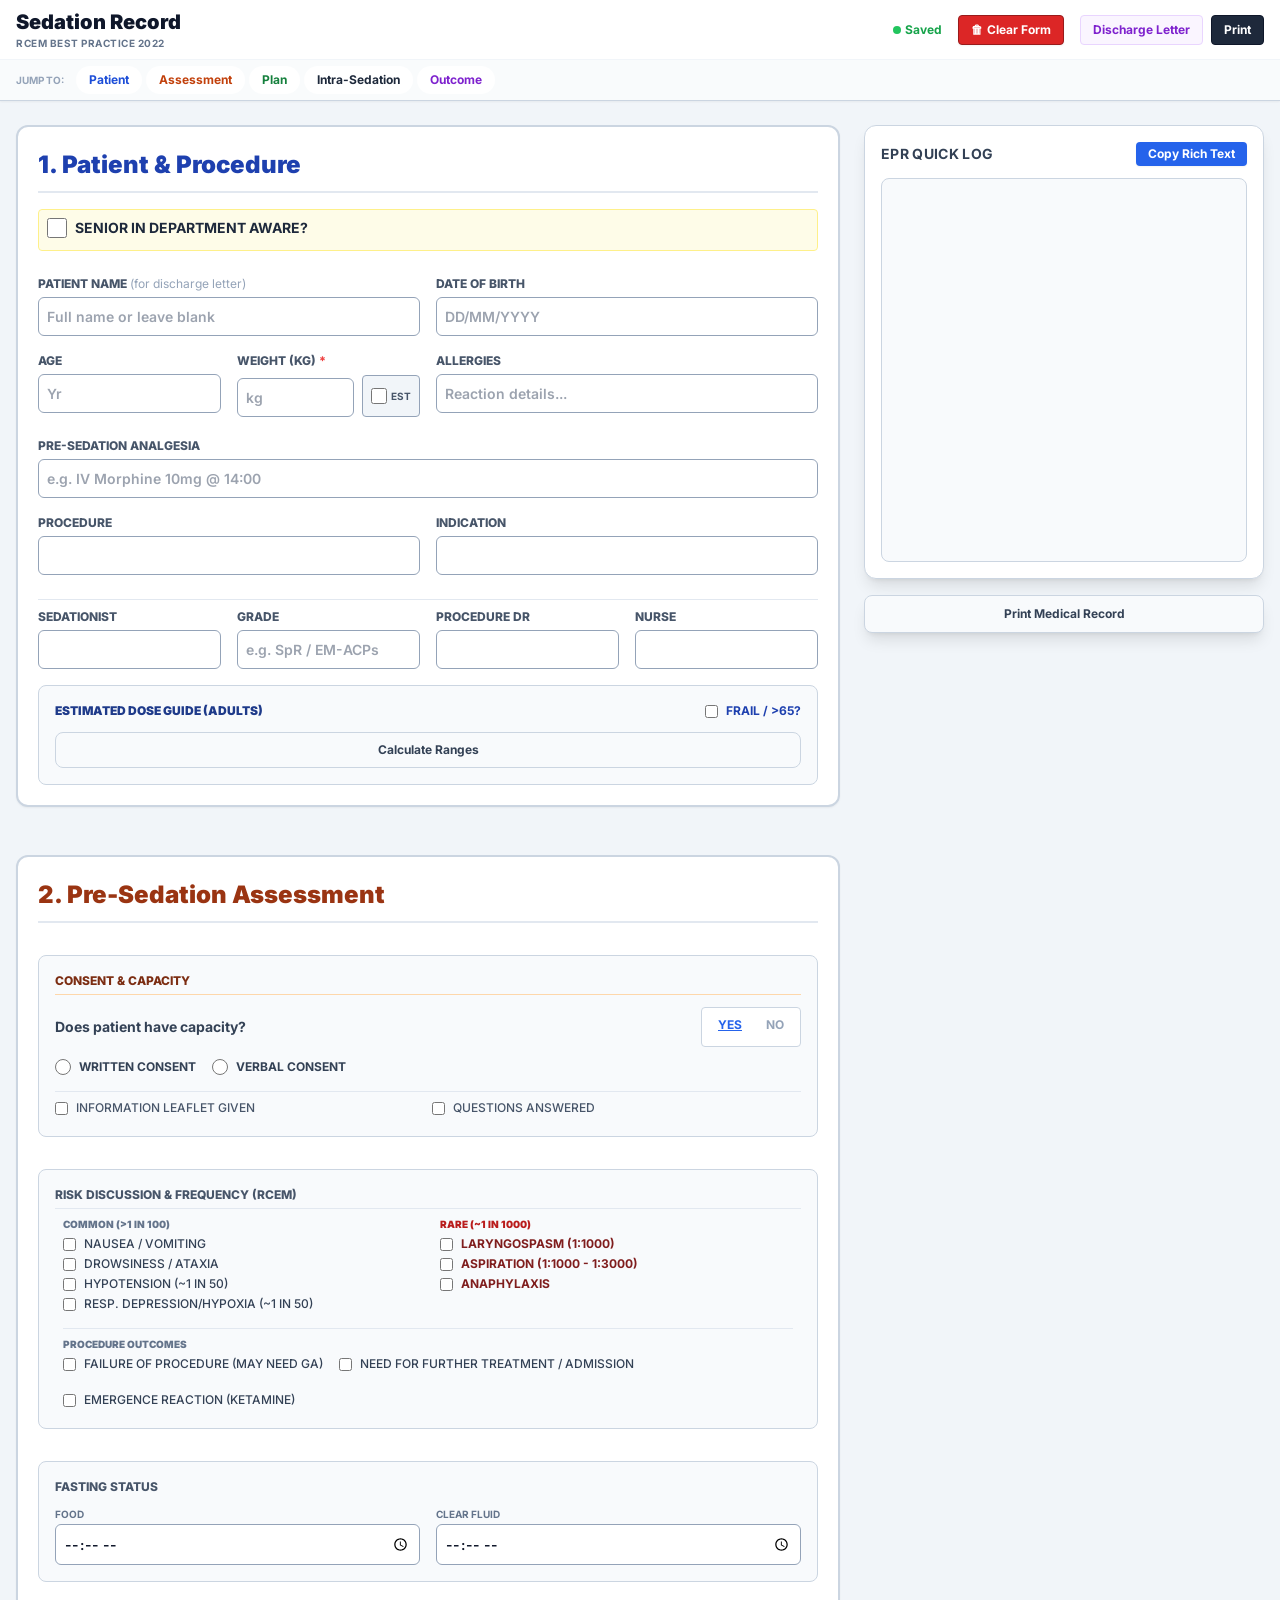
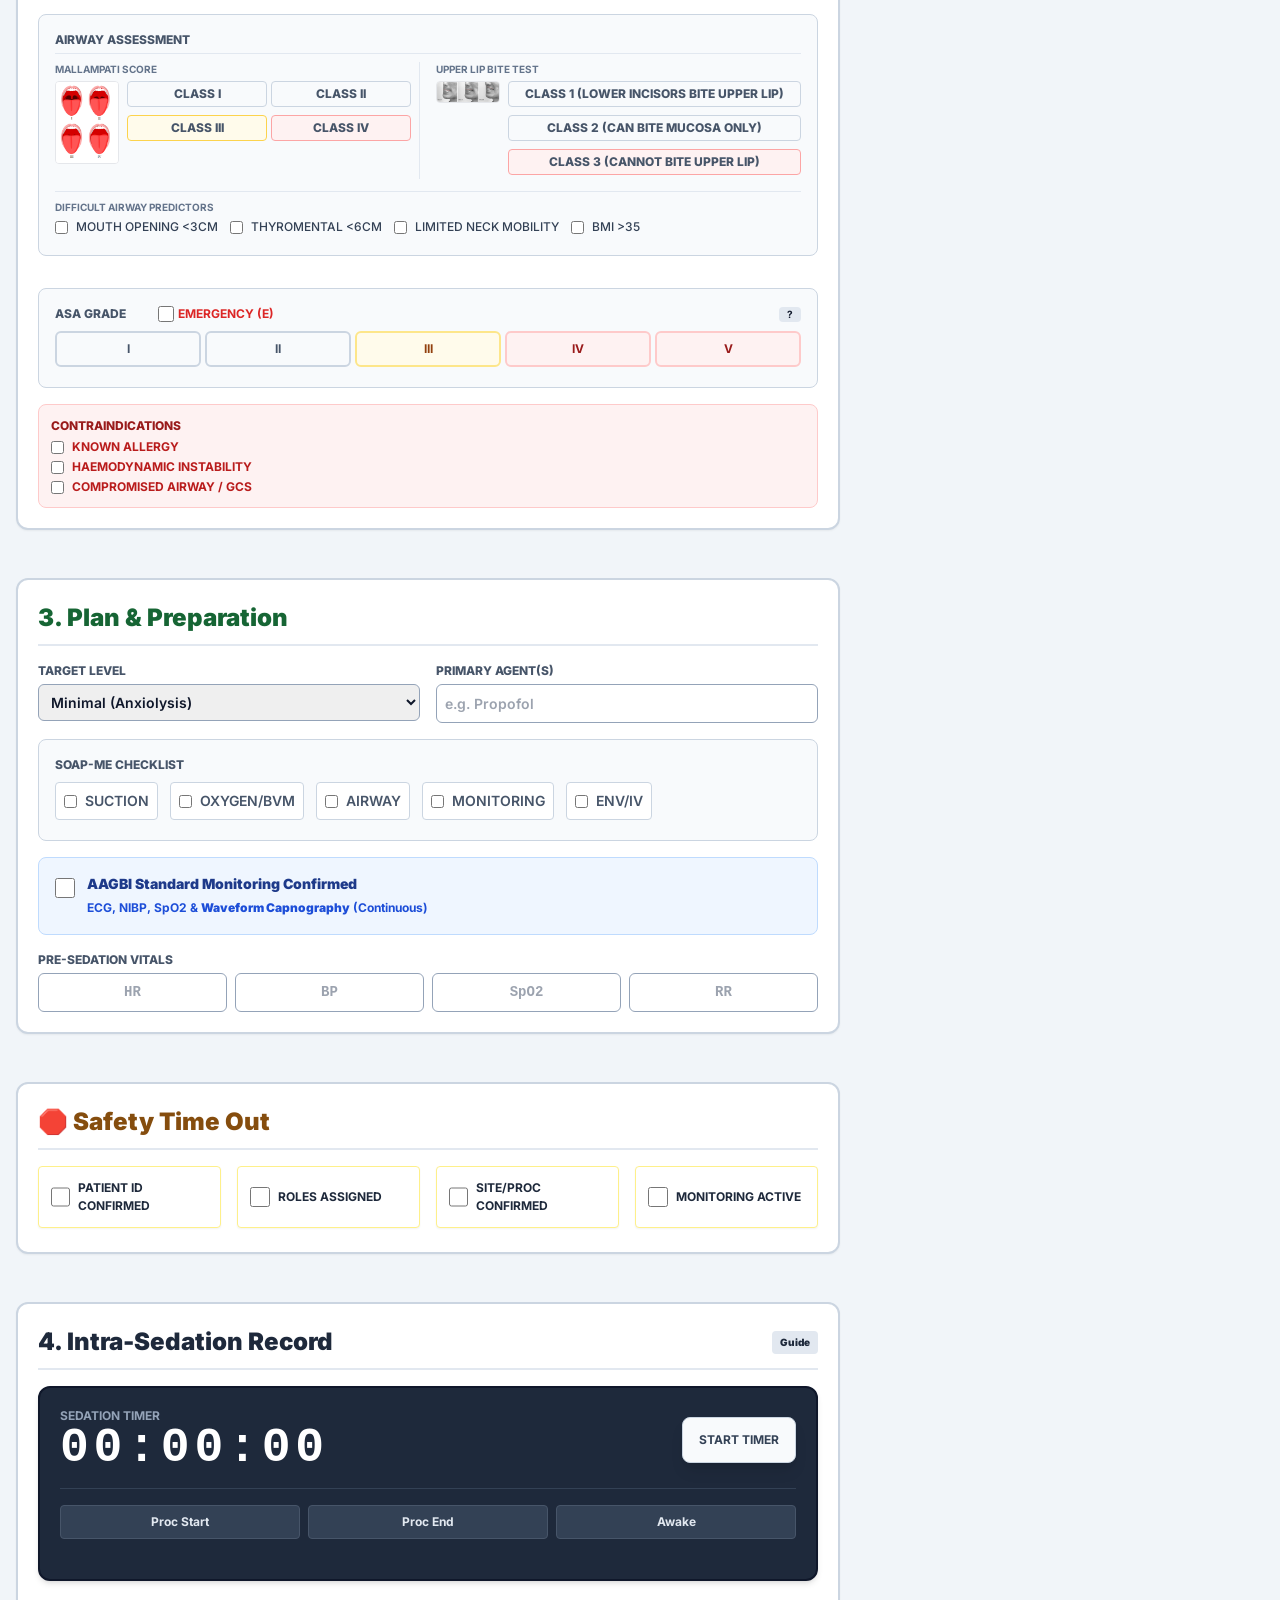
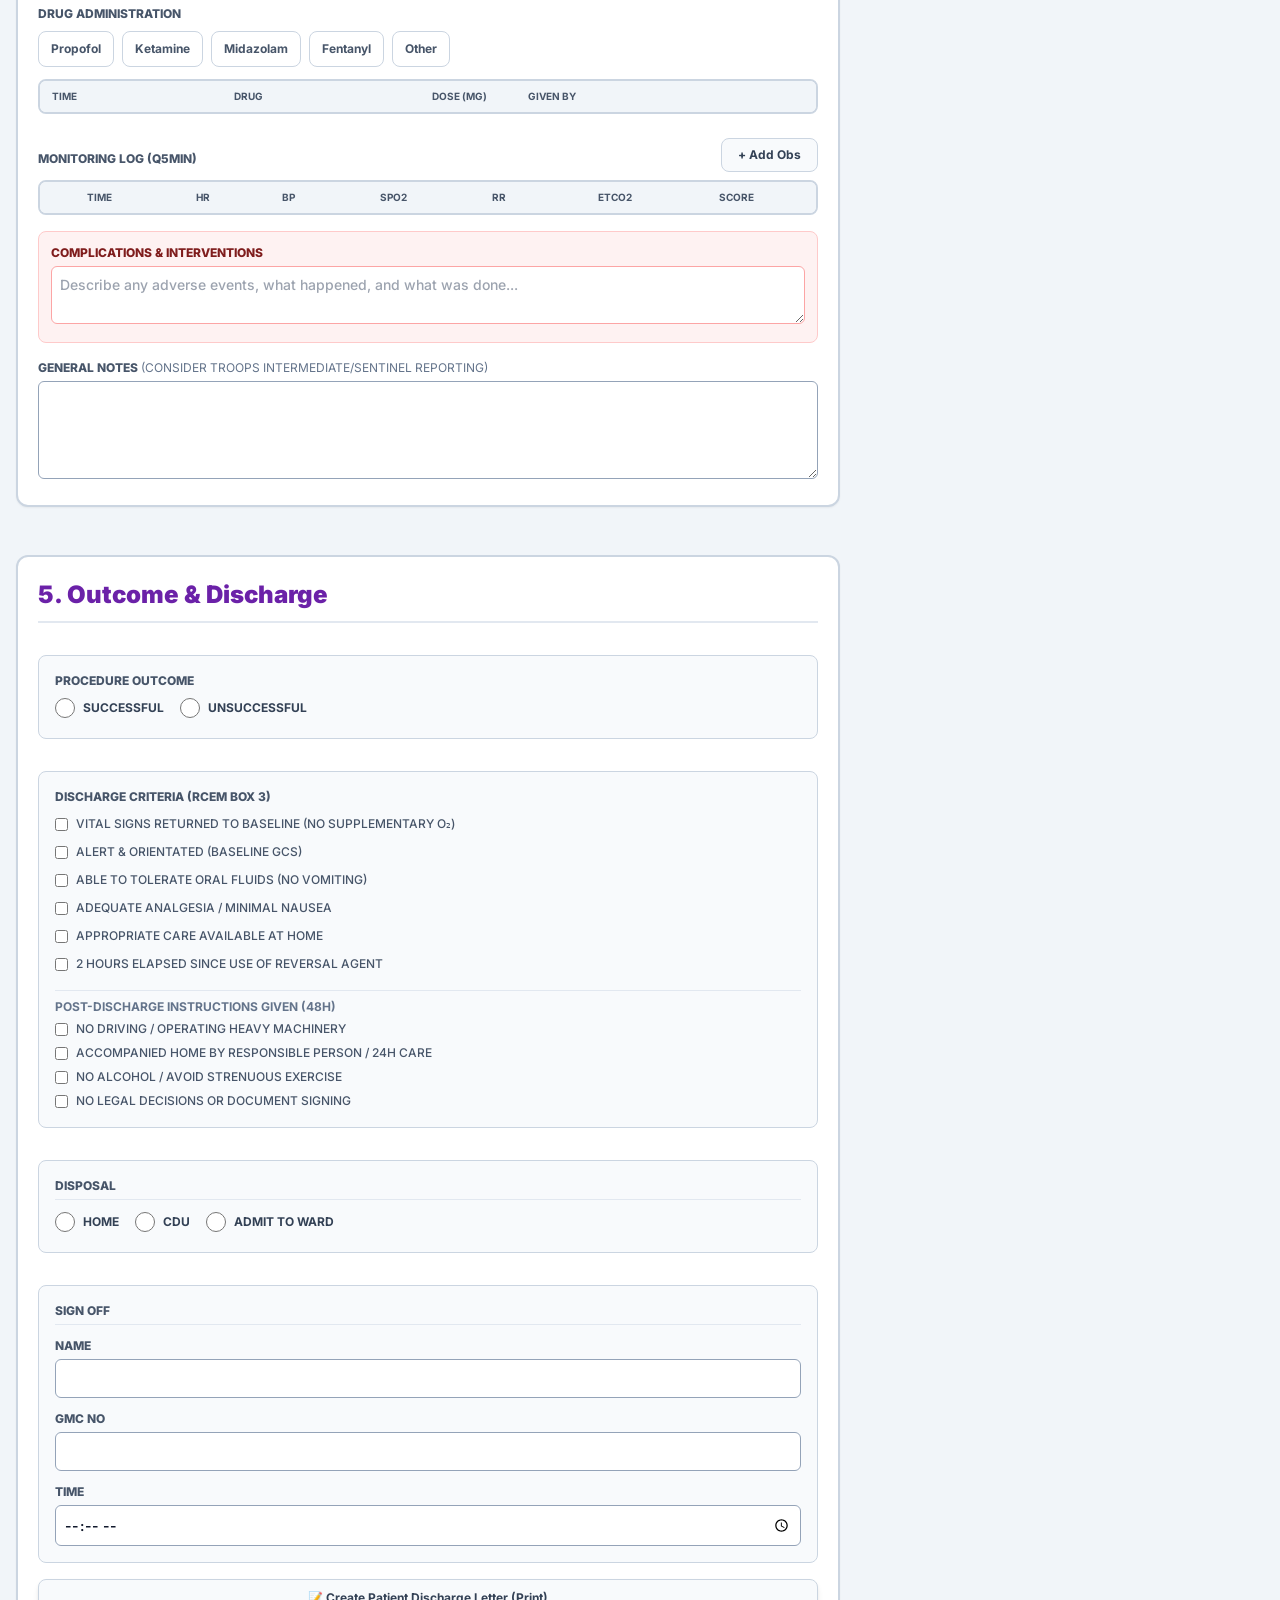
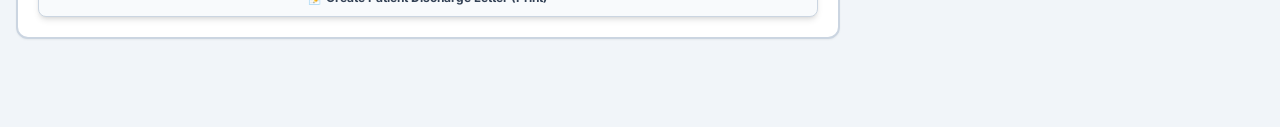
==== commit 9abccb3e: "fix: remove WMEBEM logo from app and standalone file" ====
--- a/index-standalone.html
+++ b/index-standalone.html
@@ -213,7 +213,6 @@
         <div class="container mx-auto px-4 py-2 flex justify-between items-center border-b border-slate-100">
             
             <div class="flex items-center gap-3">
-                <img src="[data-uri]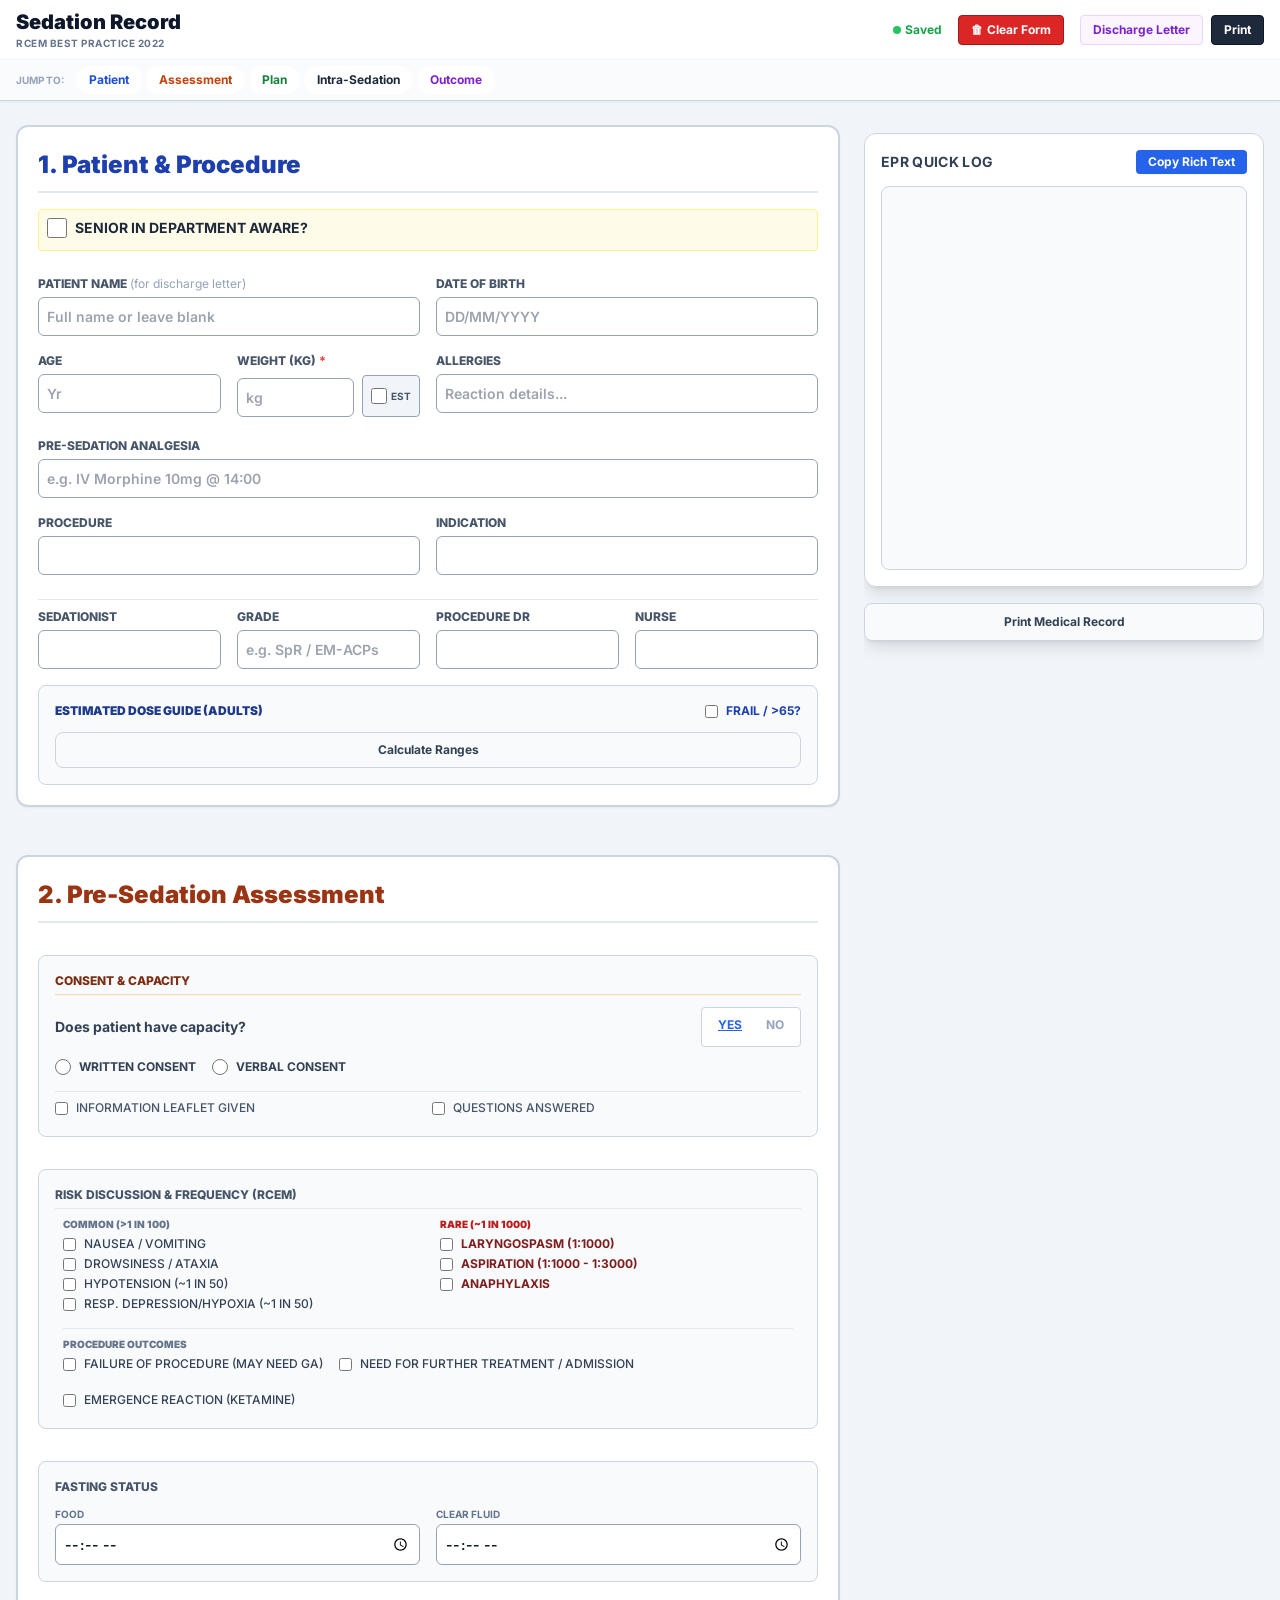
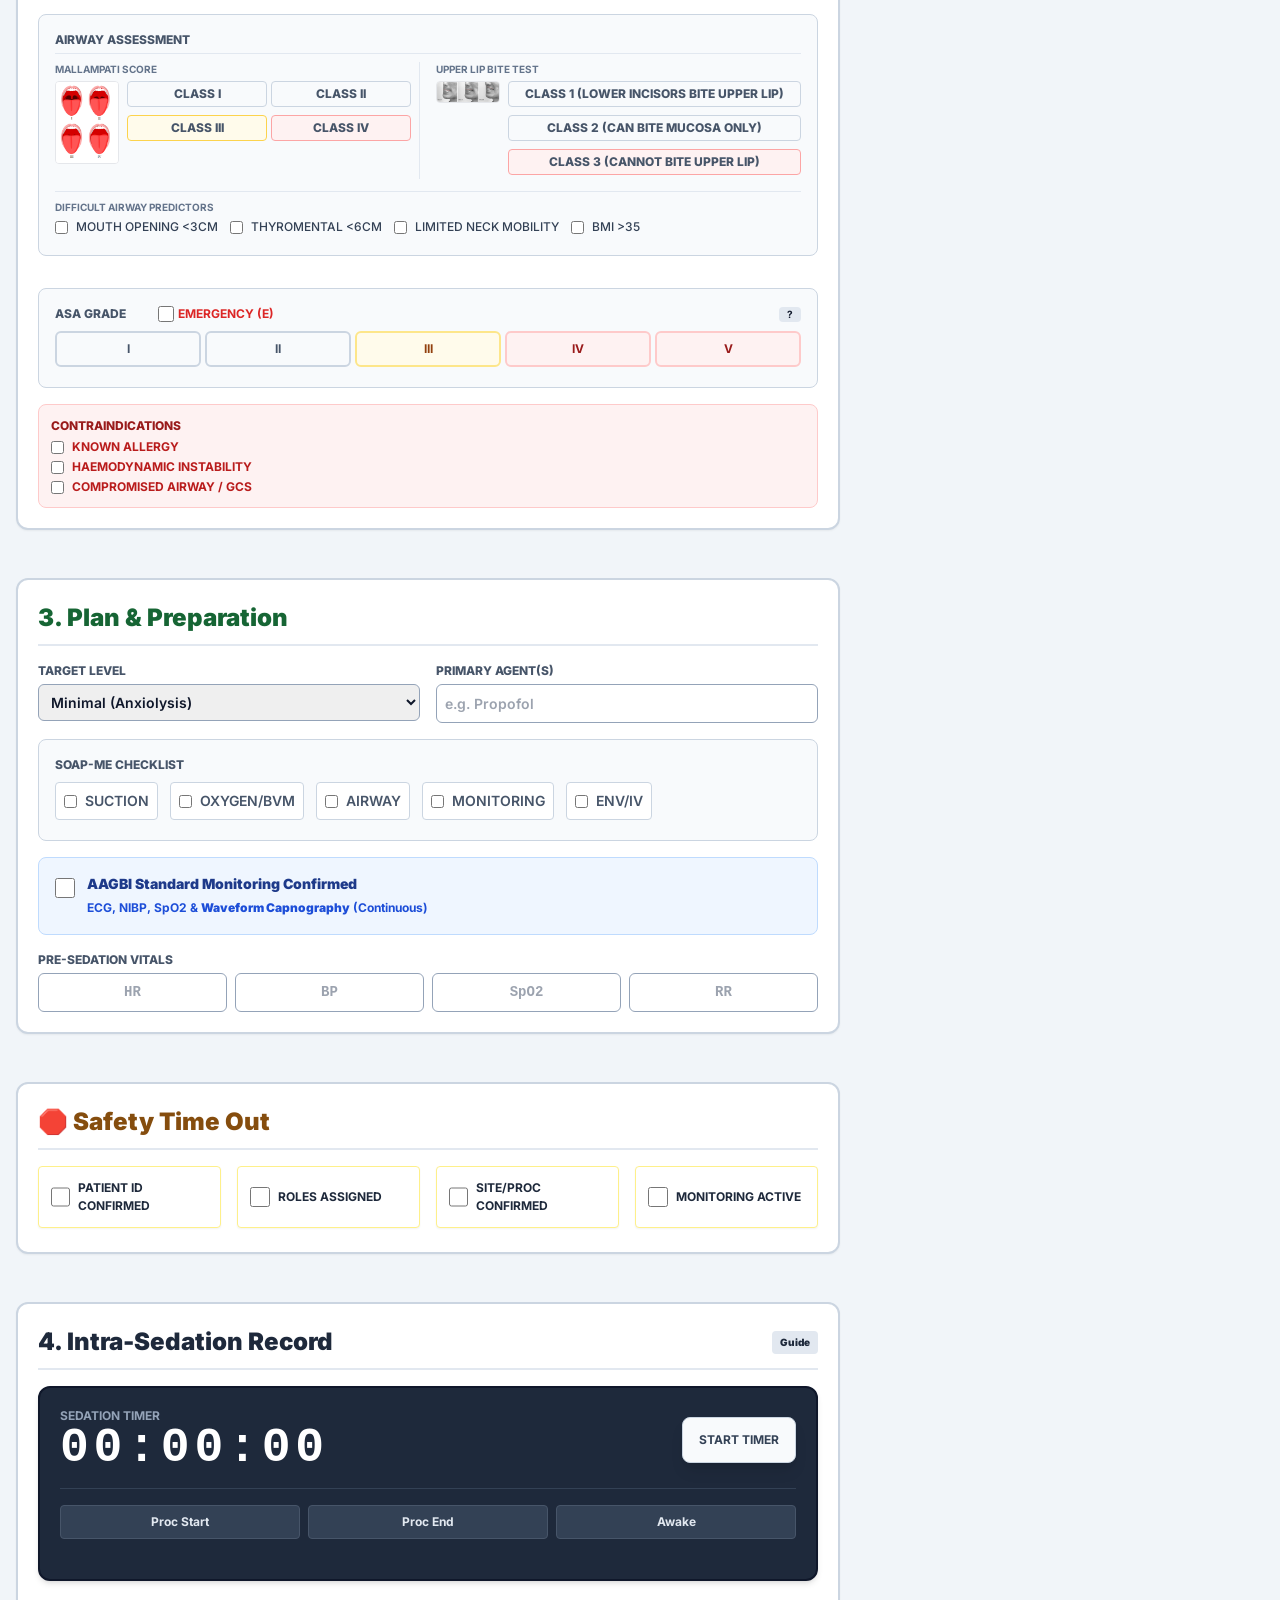
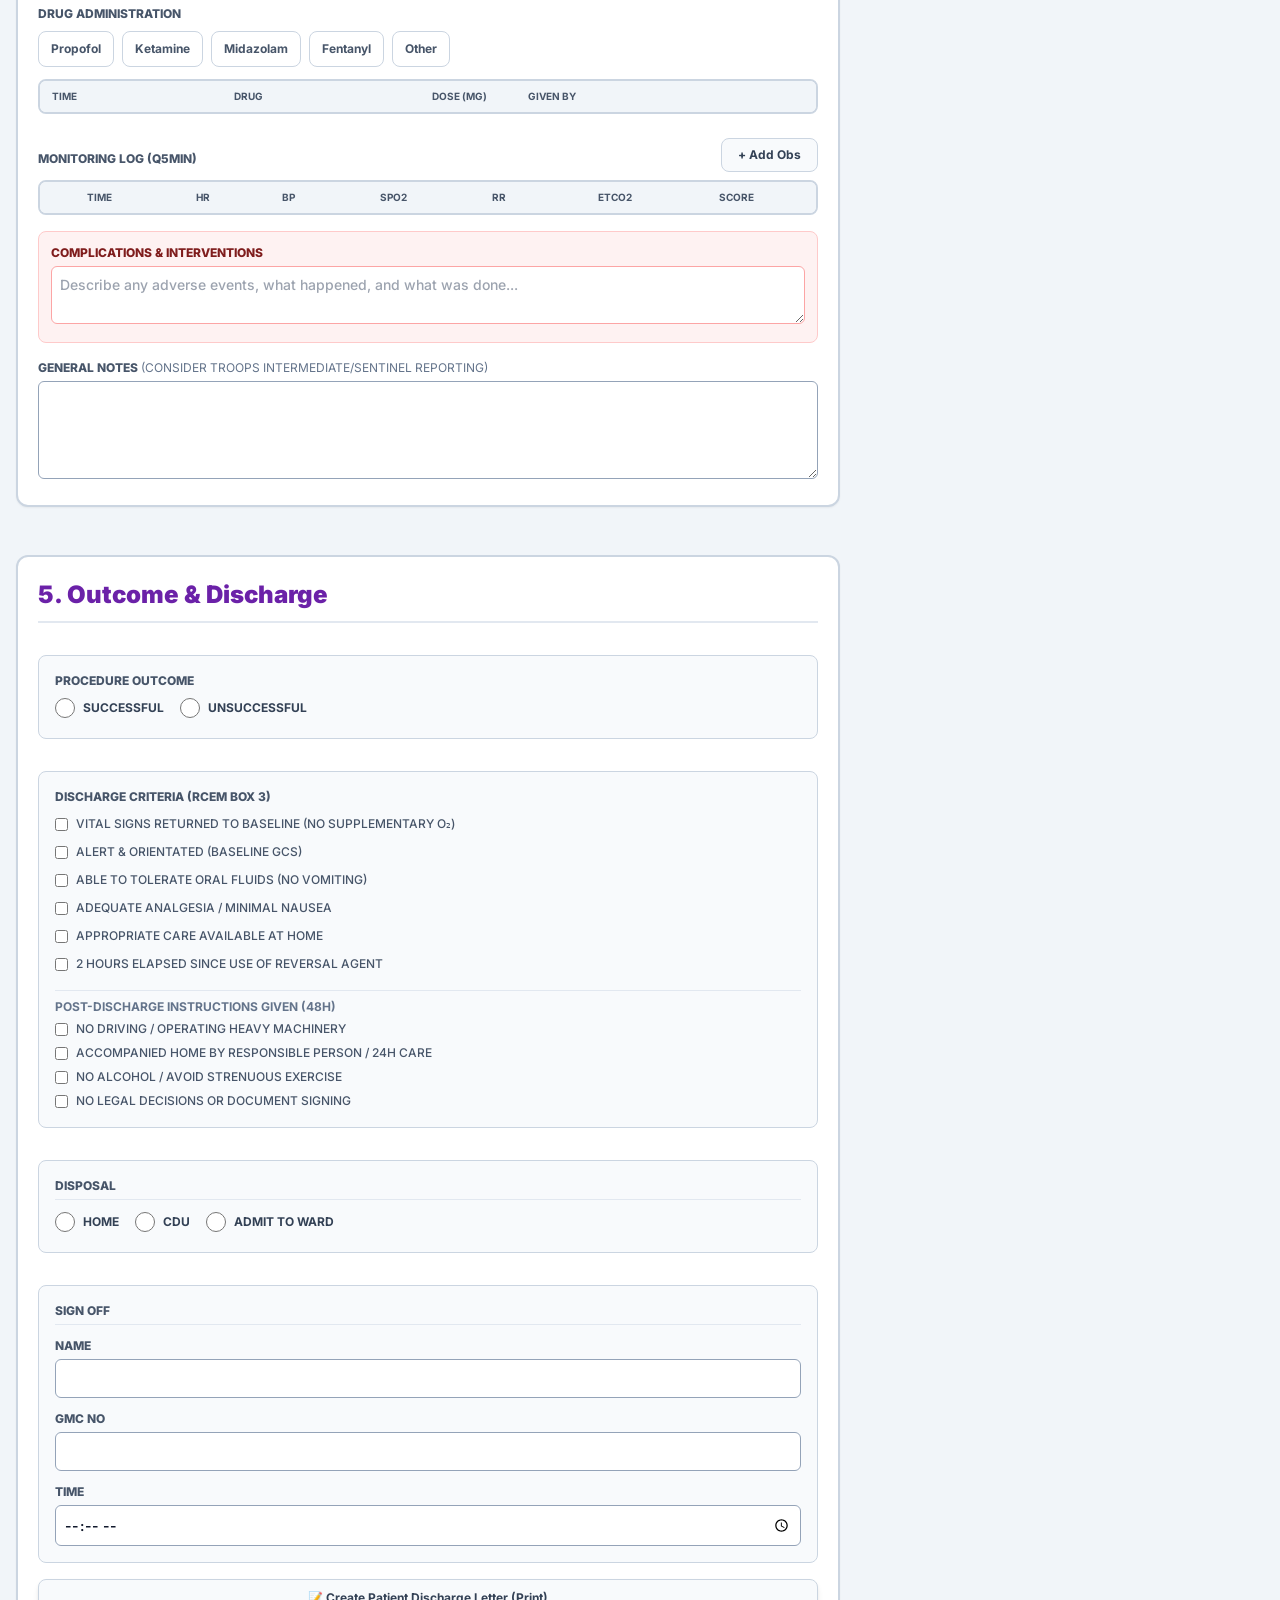
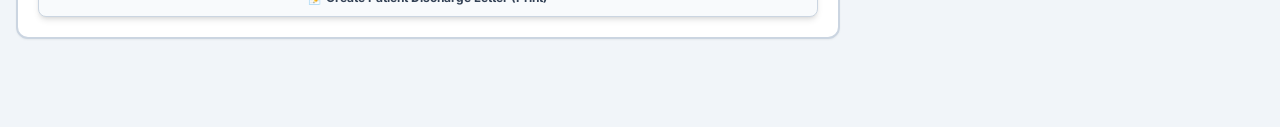
==== commit 599c6591: "fix: srcdoc syntax error in confirm(), EPR sidebar always visible beside form" ====
--- a/index-standalone.html
+++ b/index-standalone.html
@@ -251,7 +251,7 @@
     </header>
 
     <main id="main-app-container" class="container mx-auto px-4 py-6"> 
-        <div class="grid grid-cols-1 lg:grid-cols-12 gap-6">
+        <div class="grid grid-cols-1 lg:grid-cols-12 gap-6" style="align-items: start;">
 
             <div class="lg:col-span-8 flex flex-col gap-6">
 
@@ -718,8 +718,8 @@
                 </form>
             </div> 
 
-            <div class="lg:col-span-4 relative">
-                <div class="sticky top-24 h-fit no-print space-y-4">
+            <div class="lg:col-span-4 no-print" style="position: sticky; top: 0; align-self: start; height: 100vh; overflow-y: auto; padding-top: 0.5rem;">
+                <div class="space-y-4">
                     <div id="epr-log-container" class="bg-white p-4 rounded-xl shadow-lg border border-slate-300">
                         <div class="flex justify-between items-center mb-3">
                             <h2 class="text-sm font-bold text-slate-700 uppercase tracking-wide">EPR Quick Log</h2>
@@ -1269,9 +1269,7 @@
     
     // Updated CLEAR FORM Button Logic
     $('clear-form-button').onclick = () => {
-        if(confirm("⚠️ ARE YOU SURE?
-
-This will permanently delete all entered data and reset the form.")) {
+        if(confirm("⚠️ ARE YOU SURE?\n\nThis will permanently delete all entered data and reset the form.")) {
             localStorage.removeItem('sedation_record_data');
             location.reload();
         }
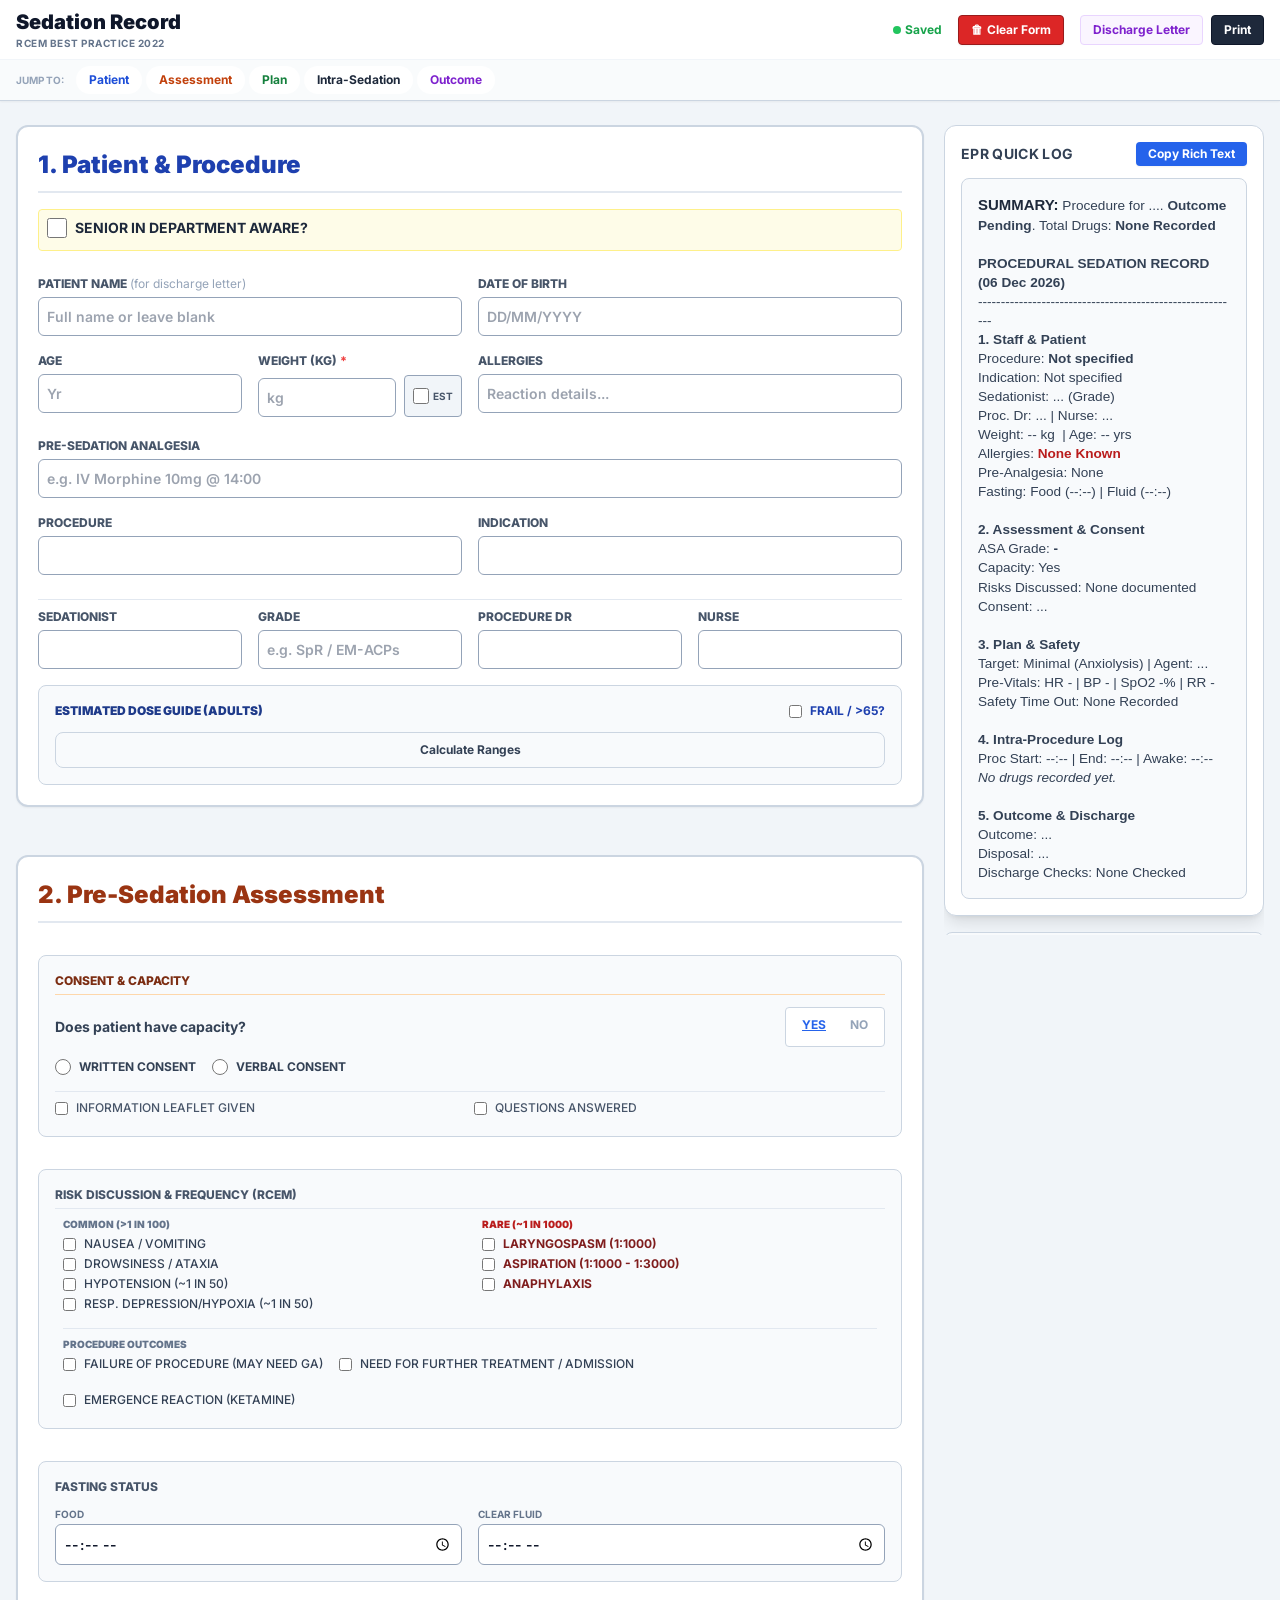
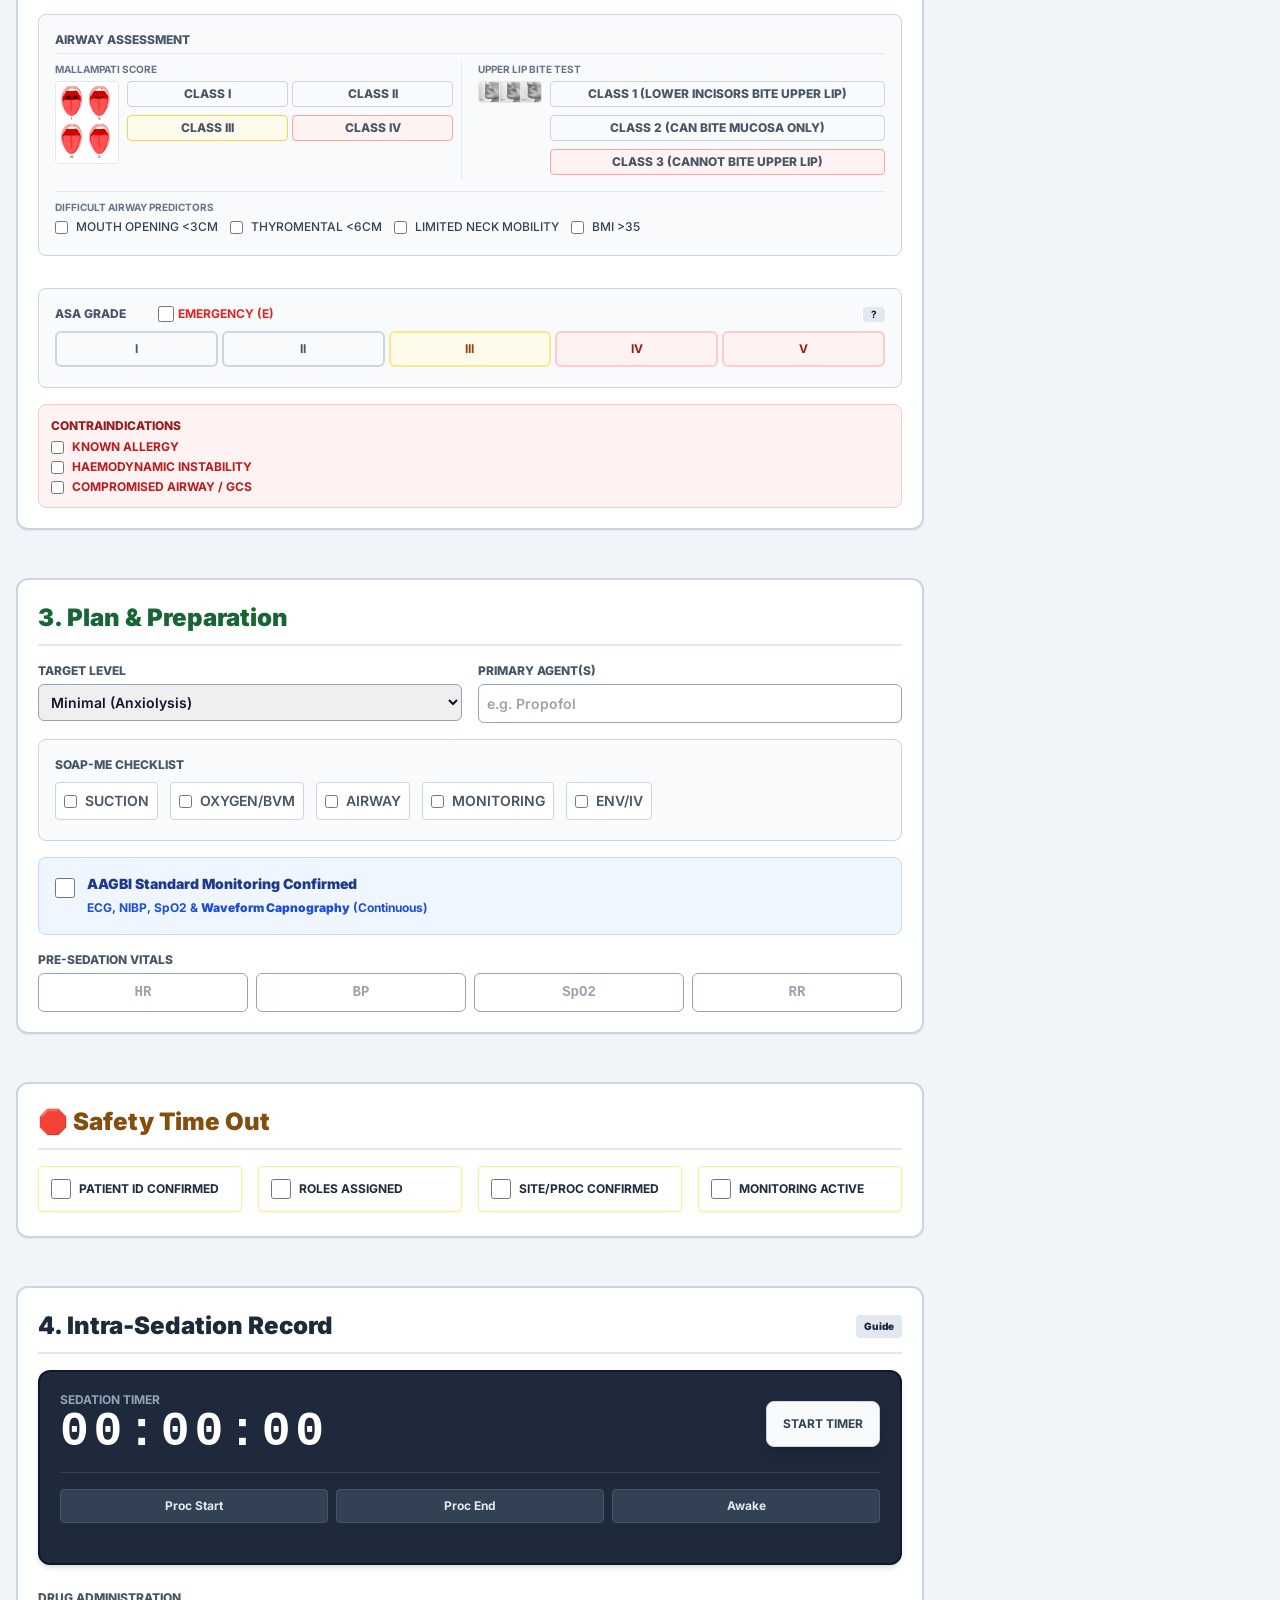
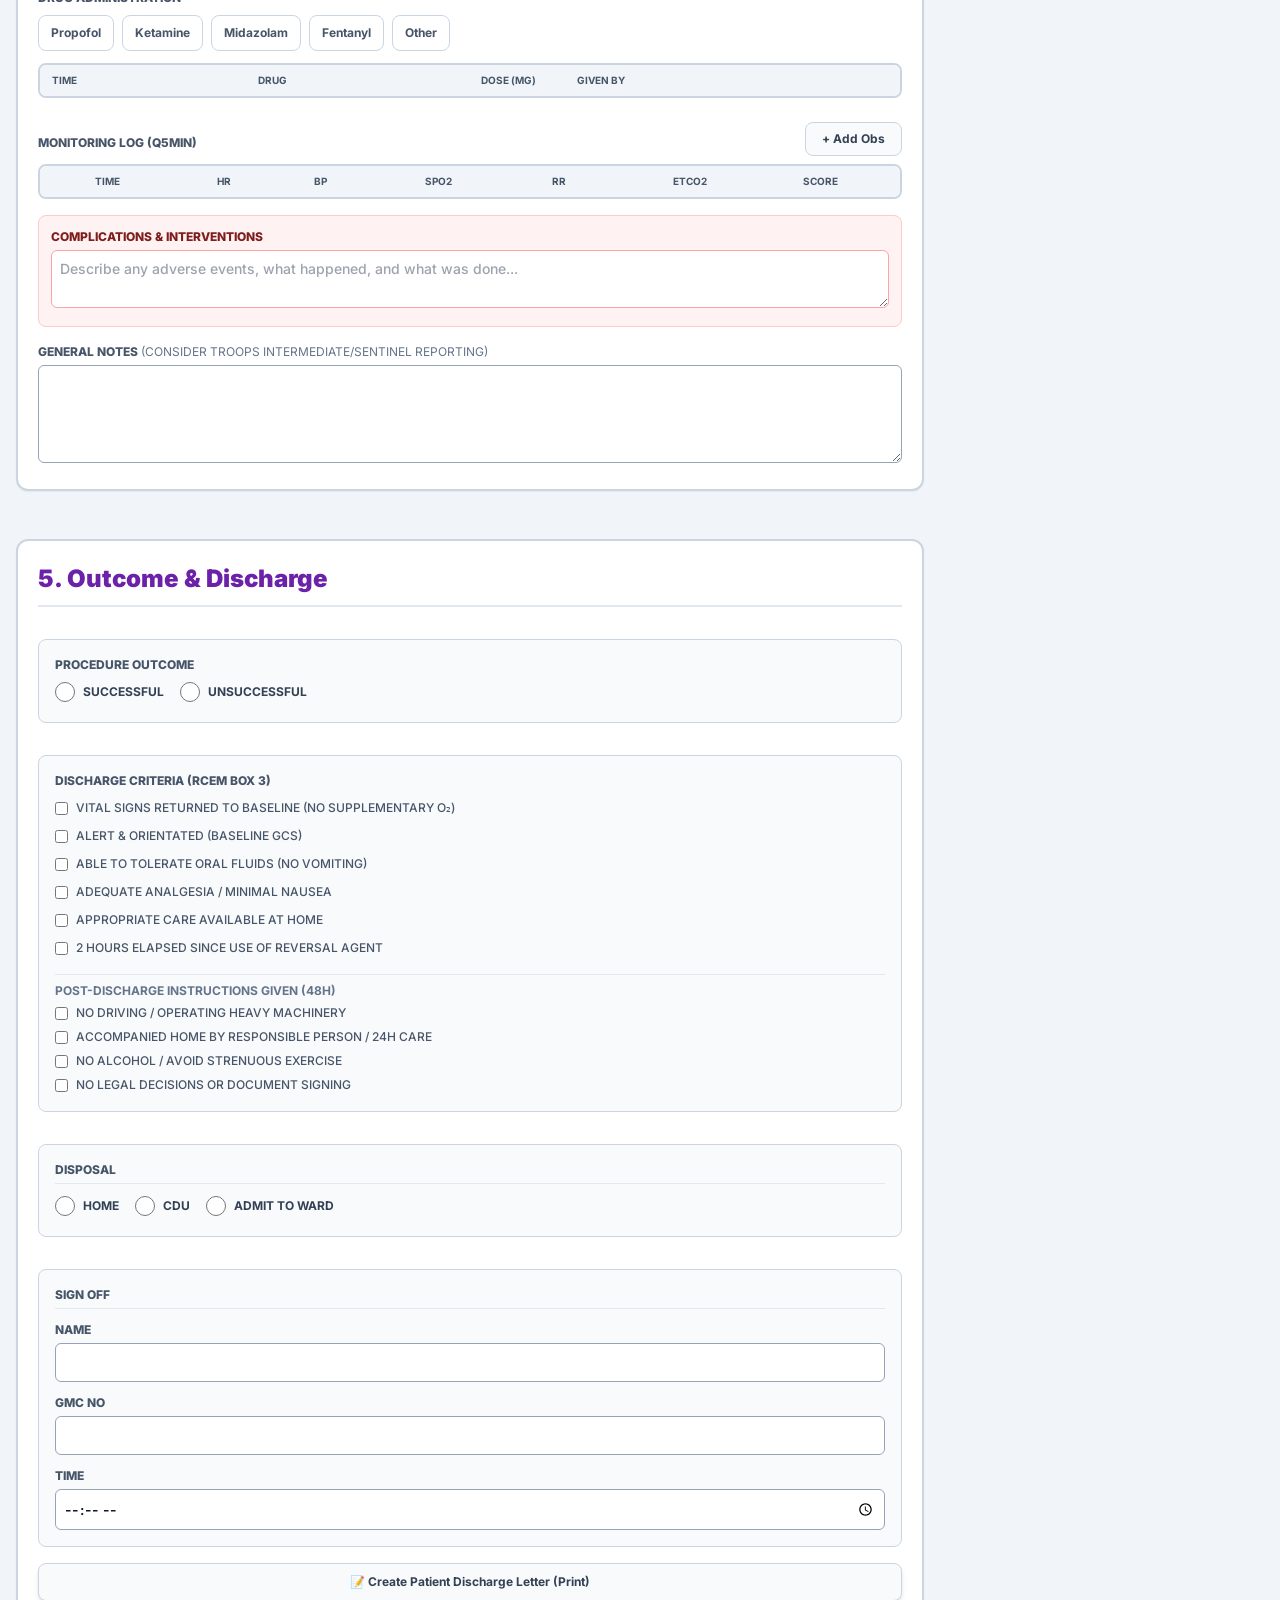
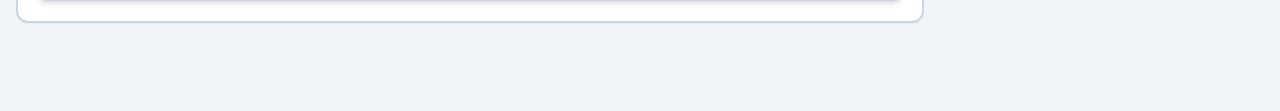
==== commit 3bfce29b: "fix: all JS string syntax errors + force two-column layout at all viewport widths" ====
--- a/index-standalone.html
+++ b/index-standalone.html
@@ -201,7 +201,7 @@
     body:not(.printing-letter) .print-header { display: block !important; }
     body:not(.printing-letter) .container { max-width: 100% !important; padding: 0 !important; }
     body:not(.printing-letter) .lg\:col-span-8 { width: 100% !important; }
-    body:not(.printing-letter) .lg\:col-span-4 { display: none !important; }
+    /* EPR sidebar hidden in print via no-print class */
 }
 
 </style>
@@ -251,9 +251,9 @@
     </header>
 
     <main id="main-app-container" class="container mx-auto px-4 py-6"> 
-        <div class="grid grid-cols-1 lg:grid-cols-12 gap-6" style="align-items: start;">
-
-            <div class="lg:col-span-8 flex flex-col gap-6">
+        <div style="display:grid; grid-template-columns: 1fr 320px; gap: 1.25rem; align-items: start;">
+
+            <div style="min-width:0; display:flex; flex-direction:column; gap:1.5rem;">
 
                 <div class="hidden print-header mb-6 text-center border-b-2 border-slate-800 pb-4">
                      <h1 class="text-3xl font-black text-slate-900">Procedural Sedation Record</h1>
@@ -718,7 +718,7 @@
                 </form>
             </div> 
 
-            <div class="lg:col-span-4 no-print" style="position: sticky; top: 0; align-self: start; height: 100vh; overflow-y: auto; padding-top: 0.5rem;">
+            <div class="no-print" style="position: sticky; top: 80px; align-self: start; max-height: calc(100vh - 90px); overflow-y: auto;">
                 <div class="space-y-4">
                     <div id="epr-log-container" class="bg-white p-4 rounded-xl shadow-lg border border-slate-300">
                         <div class="flex justify-between items-center mb-3">
@@ -1326,9 +1326,7 @@
         else {
             const safetyChecks = isChecked('to-identity') && isChecked('to-role') && isChecked('to-site') && isChecked('to-monitoring');
             if(!safetyChecks) {
-                if(!confirm("⚠️ SAFETY WARNING: 'Time Out' checks are not fully completed.
-
-Are you sure you want to start sedation?")) return;
+                if(!confirm("⚠️ SAFETY WARNING: 'Time Out' checks are not fully completed.\n\nAre you sure you want to start sedation?")) return;
             }
             startTimer();
         }
